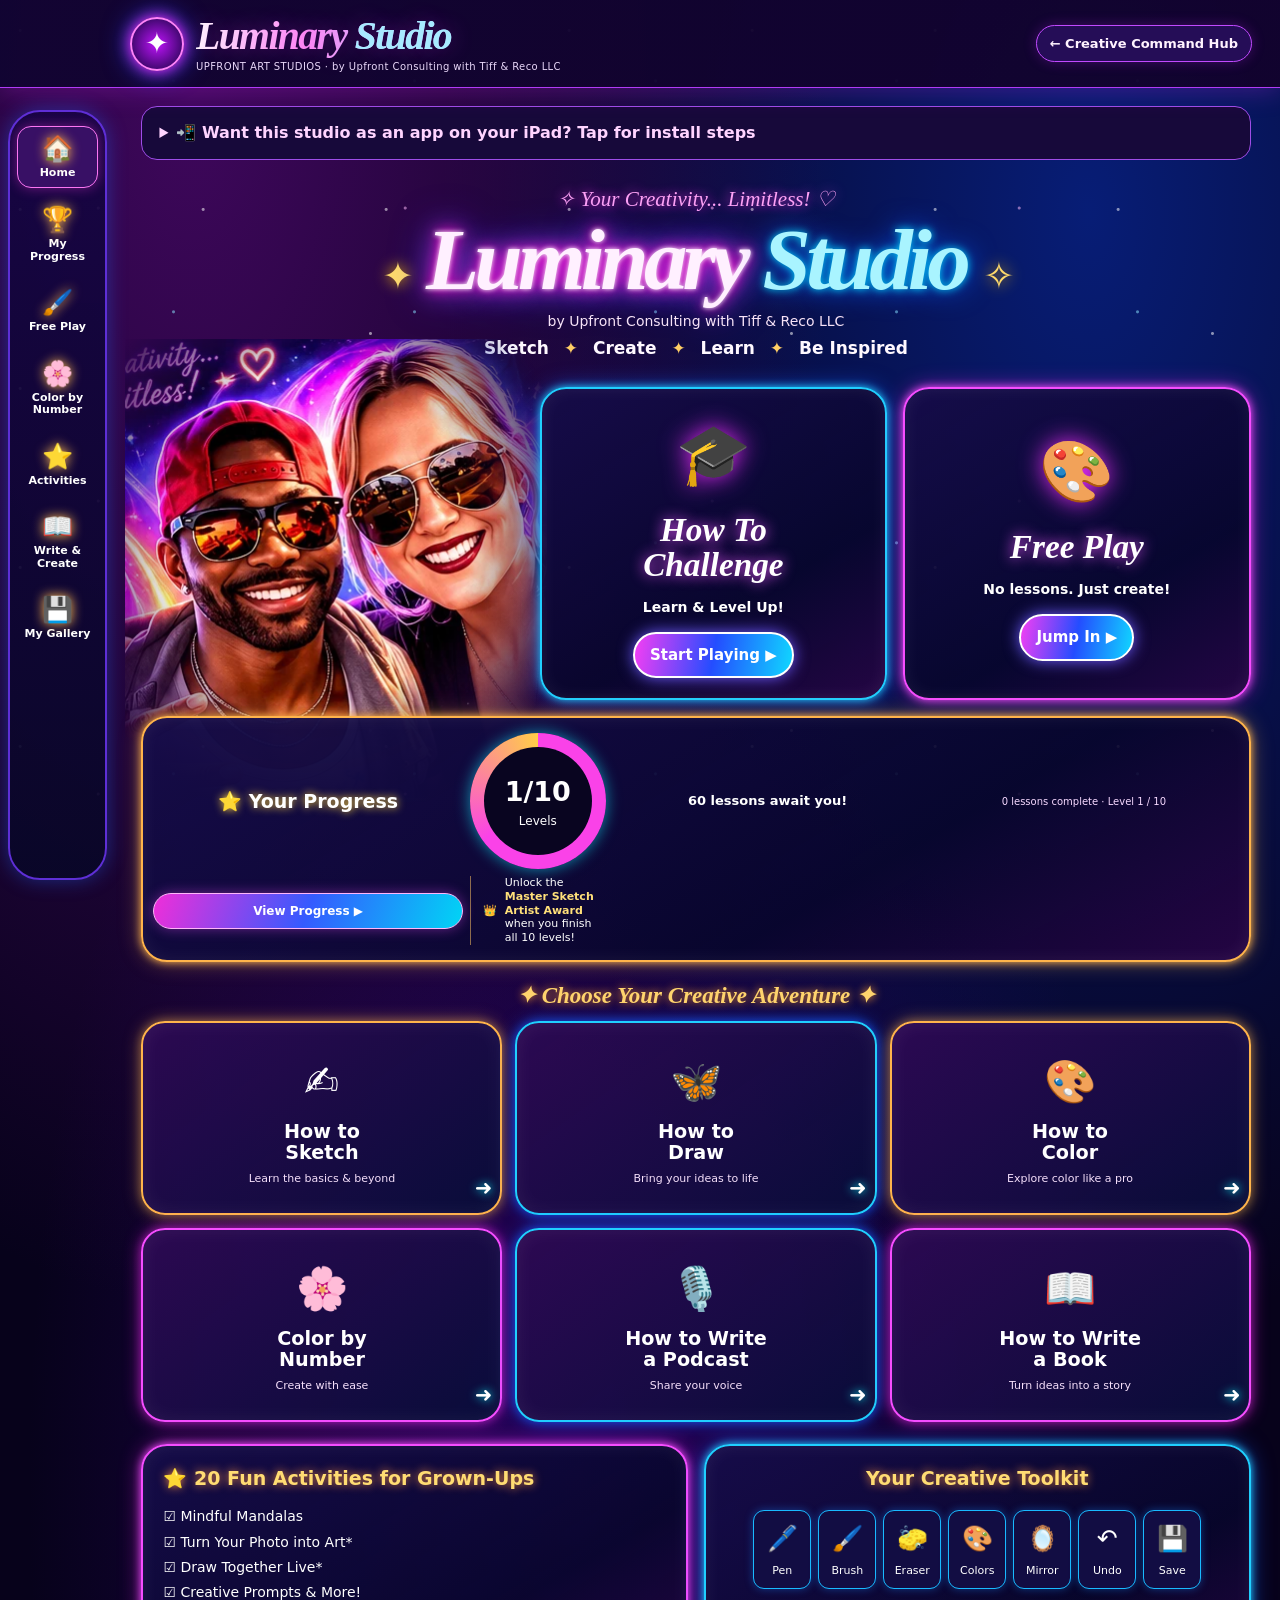
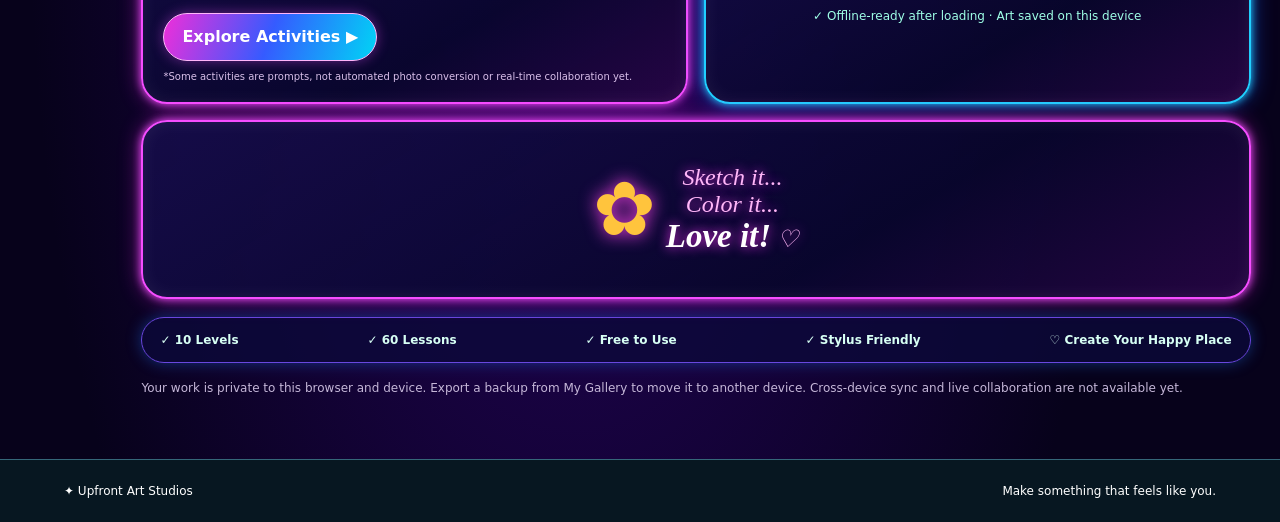
==== studio/index.html @ 3584728e "Blend Tiff and Reco into the studio landing background" ====
<!doctype html>
<html lang="en">
<head>
<meta charset="utf-8">
<meta name="viewport" content="width=device-width,initial-scale=1,viewport-fit=cover">
<meta name="theme-color" content="#09031d">
<meta name="description" content="Luminary Studio by Upfront Art Studios. Neon creative learning, stylus drawing, coloring and writing.">
<link rel="manifest" href="manifest.webmanifest">
<link rel="apple-touch-icon" href="icon-192.png">
<meta name="apple-mobile-web-app-capable" content="yes">
<meta name="apple-mobile-web-app-title" content="Upfront Art Studios">
<link rel="stylesheet" href="styles.css">
<title>Luminary Studio | Upfront Art Studios</title>
</head>
<body>
<header class="topbar">
  <div class="brandmark" aria-hidden="true">✦</div>
  <div><div class="brand">Luminary <span>Studio</span></div><div class="byline">UPFRONT ART STUDIOS · by Upfront Consulting with Tiff &amp; Reco LLC</div></div>
  <a class="hub-return" href="../">← Creative Command Hub</a><button id="installBtn" class="quiet" hidden>Install app</button>
</header>
<main>
  <details class="install-guide" id="installHelp">
    <summary>📲 Want this studio as an app on your iPad? Tap for install steps</summary>
    <ol><li>Open this Studio page in <strong>Safari</strong> on your iPad (not inside a ZIP, Files, or another app's preview).</li>
    <li>Tap Safari's <strong>Share</strong> icon, choose <strong>Add to Home Screen</strong>, and tap <strong>Add</strong>.</li>
    <li>Open <strong>Upfront Art Studios</strong> from your Home Screen. Use your finger or Apple Pencil in <strong>Free Play</strong>.</li></ol>
    <p>Installation is free. Your art and lessons are saved locally on the iPad. In <strong>My Gallery</strong>, choose <strong>Export studio backup</strong> before changing devices or clearing browser data. Pencil pressure varies by device and Safari version.</p>
  </details>
  <nav class="tabs" aria-label="Studio navigation">
    <button class="tab active" data-view="home"><span aria-hidden="true">🏠</span> Home</button>
    <button class="tab" data-view="learn"><span aria-hidden="true">🏆</span> My Progress</button>
    <button class="tab" data-view="studio"><span aria-hidden="true">🖌️</span> Free Play</button>
    <button class="tab" data-view="color"><span aria-hidden="true">🌸</span> Color by Number</button>
    <button class="tab" data-view="activities"><span aria-hidden="true">⭐</span> Activities</button>
    <button class="tab" data-view="write"><span aria-hidden="true">📖</span> Write &amp; Create</button>
    <button class="tab" data-view="gallery"><span aria-hidden="true">💾</span> My Gallery</button>
  </nav>

  <section id="home" class="view active">
    <div class="dream-heading">
      <div class="dream-slogan">✧ Your Creativity... Limitless! ♡</div>
      <div class="dream-title"><span class="dream-star">✦</span> Luminary <em>Studio</em> <span class="dream-star">✧</span></div>
      <p>by Upfront Consulting with Tiff &amp; Reco LLC</p>
      <div class="dream-tagline">Sketch <span>✦</span> Create <span>✦</span> Learn <span>✦</span> Be Inspired</div>
    </div>
    <div class="dream-stage">
      <img class="dream-portrait" src="luminary-portrait.webp" width="477" height="464" alt="Illustrated portrait of Tiff and Reco">
      <button class="dream-choice neon-frame blue-frame" data-view="learn"><span class="choice-emoji" aria-hidden="true">🎓</span><strong>How To<br>Challenge</strong><span>Learn &amp; Level Up!</span><span class="choice-cta">Start Playing ▶</span></button>
      <button class="dream-choice neon-frame pink-frame" data-view="studio"><span class="choice-emoji" aria-hidden="true">🎨</span><strong>Free Play</strong><span>No lessons. Just create!</span><span class="choice-cta">Jump In ▶</span></button>
      <div class="dream-progress neon-frame gold-frame"><div class="progress-heading">⭐ Your Progress</div><div class="progress-ring" id="ringProgress" style="--progress:0"><div><b id="homeProgressLabel">1/10</b><small>Levels</small></div></div><p><strong id="homeLessonsRemaining">60 lessons await you!</strong></p><div class="progress-micro"><span id="progressCount">0</span> lessons complete · Level <span id="levelCount">1 / 10</span></div><button class="primary" data-view="learn">View Progress ▶</button><div class="award-teaser">👑 <span>Unlock the <strong>Master Sketch Artist Award</strong><br>when you finish all 10 levels!</span></div></div>
    </div>
    <div class="dream-section-title">✦ Choose Your Creative Adventure ✦</div>
    <div class="widget-grid" aria-label="Six creative activities">
      <button class="widget neon-frame gold-frame" data-widget="sketch"><span>✍️</span><b>How to<br>Sketch</b><small>Learn the basics &amp; beyond</small><i>➜</i></button>
      <button class="widget neon-frame blue-frame" data-widget="draw"><span>🦋</span><b>How to<br>Draw</b><small>Bring your ideas to life</small><i>➜</i></button>
      <button class="widget neon-frame gold-frame" data-widget="paint"><span>🎨</span><b>How to<br>Color</b><small>Explore color like a pro</small><i>➜</i></button>
      <button class="widget neon-frame pink-frame" data-view="color"><span>🌸</span><b>Color by<br>Number</b><small>Create with ease</small><i>➜</i></button>
      <button class="widget neon-frame blue-frame" data-widget="podcast"><span>🎙️</span><b>How to Write<br>a Podcast</b><small>Share your voice</small><i>➜</i></button>
      <button class="widget neon-frame pink-frame" data-widget="book"><span>📖</span><b>How to Write<br>a Book</b><small>Turn ideas into a story</small><i>➜</i></button>
    </div>
    <div class="dream-lower">
      <div class="dream-activity neon-frame pink-frame"><h3>⭐ 20 Fun Activities for Grown-Ups</h3><p>☑ Mindful Mandalas<br>☑ Turn Your Photo into Art*<br>☑ Draw Together Live*<br>☑ Creative Prompts &amp; More!</p><button class="primary" data-view="activities">Explore Activities ▶</button><small>*Some activities are prompts, not automated photo conversion or real-time collaboration yet.</small></div>
      <div class="dream-toolkit neon-frame blue-frame"><h3>Your Creative Toolkit</h3><div class="tool-shortcuts"><button data-tool="pen"><span>🖊️</span>Pen</button><button data-tool="brush"><span>🖌️</span>Brush</button><button data-tool="eraser"><span>🧽</span>Eraser</button><button data-tool="colors"><span>🎨</span>Colors</button><button data-tool="mirror"><span>🪞</span>Mirror</button><button data-tool="undo"><span>↶</span>Undo</button><button data-tool="save"><span>💾</span>Save</button></div><p>✓ Offline-ready after loading · Art saved on this device</p></div>
      <div class="dream-inspiration neon-frame pink-frame"><div>✿</div><p>Sketch it...<br>Color it...<br><strong>Love it!</strong> ♡</p></div>
    </div>
    <div class="dream-bottom"><span>✓ 10 Levels</span><span>✓ 60 Lessons</span><span>✓ Free to Use</span><span>✓ Stylus Friendly</span><span>♡ Create Your Happy Place</span></div>
    <p class="note">Your work is private to this browser and device. Export a backup from My Gallery to move it to another device. Cross-device sync and live collaboration are not available yet.</p>
  </section>

  <section id="learn" class="view">
    <div class="eyebrow">HOW TO CHALLENGE</div><h2>60 original lessons. One masterpiece.</h2>
    <p class="muted">Choose a lesson with its own objective, exercise and completion check. Practice on the canvas and track your progress at your own pace.</p>
    <div id="levels" class="levels"></div><div class="award-status" id="awardStatus" aria-live="polite"></div>
    <div id="lessonPanel" class="lesson-panel">
      <div class="eyebrow">YOUR FIRST LESSON</div><h3>Confident Lines · Lesson 1</h3>
      <p>Draw five slow, steady lines. Try changing the length and direction. Notice how your hand feels when you relax your grip.</p>
      <button class="primary" id="completeLesson">Mark lesson complete</button>
    </div>
  </section>

  <section id="studio" class="view">
    <div class="section-head"><div><div class="eyebrow">FREE PLAY</div><h2>Your canvas, your rules</h2></div><span class="pill">No scores</span></div>
    <div class="toolbar">
      <label>Color <input id="ink" type="color" value="#28223d"></label>
      <label>Size <input id="size" type="range" min="1" max="28" value="5"></label>
      <label class="check"><input id="mirror" type="checkbox"> Mirror drawing</label>
      <label>Brush <select id="brushStyle"><option value="round">Classic</option><option value="glow">Neon glow</option><option value="marker">Marker</option></select></label>
      <button id="rainbow" class="secondary">Surprise color ✨</button>
      <button id="eraser" class="secondary">Eraser</button>
      <button id="undo" class="secondary">Undo</button>
      <button id="clear" class="secondary">Clear</button>
      <button id="save" class="primary">Save to Gallery</button><button id="exportArt" class="secondary">Export PNG</button>
    </div>
    <div class="creative-guides">
      <label for="guideSelect">Practice guide</label>
      <select id="guideSelect"><option value="none">Blank canvas</option><option value="lines">Confident lines</option><option value="shapes">Shapes &amp; forms</option><option value="flower">Botanical flower</option><option value="face">Face proportions</option><option value="perspective">One-point perspective</option></select>
      <label class="check"><input type="checkbox" id="showGuide" checked> Show guide</label>
      <button id="downloadWithGuide" class="secondary">Export with guide</button>
    </div>
    <p id="guideHint" class="note">Choose a guide to practice tracing or sketching beside the reference. Guides are not included in your saved artwork.</p>
    <p id="draftStatus" class="note" aria-live="polite">Your canvas draft saves automatically on this device.</p><div class="canvas-wrap"><canvas id="guideCanvas" aria-hidden="true"></canvas><canvas id="drawCanvas" aria-label="Drawing canvas"></canvas></div>
    <p class="note">Use a finger, mouse, or stylus. Pressure-sensitive thickness works on supported styluses and browsers; otherwise the selected brush size is used.</p>
    <div id="savedGallery" class="gallery"></div>
  </section>

  <section id="color" class="view">
    <div class="eyebrow">COLOR BY NUMBER</div><h2>A little color, a little calm.</h2>
    <p class="muted">Choose a number, then tap a matching region in the picture.</p>
    <div class="color-designs" role="group" aria-label="Choose coloring picture">
      <button type="button" class="secondary color-design selected" data-design="flower">✿ Bloom</button>
      <button type="button" class="secondary color-design" data-design="star">✦ Starburst</button>
      <button type="button" class="secondary color-design" data-design="gem">◇ Crystal</button>
    </div><div class="palette" id="palette"></div>
    <div class="color-art" id="colorArt" aria-label="Color by number picture">
      <button class="region r1" data-number="1" aria-label="Region 1"></button>
      <button class="region r2" data-number="2" aria-label="Region 2"></button>
      <button class="region r3" data-number="3" aria-label="Region 3"></button>
      <button class="region r4" data-number="4" aria-label="Region 4"></button>
      <button class="region r5" data-number="5" aria-label="Region 5"></button>
      <button class="region r6" data-number="6" aria-label="Region 6"></button>
      <div class="art-center">✿</div>
    </div>
    <p id="colorMessage" class="note" aria-live="polite">Select a color number to begin.</p>
    <button id="resetColor" class="secondary">Reset picture</button>
  </section>

  <section id="activities" class="view">
    <div class="eyebrow">CREATIVE PLAY FOR GROWN-UPS</div><h2>Pick a prompt. Follow the fun.</h2>
    <div id="activityGrid" class="activity-grid"></div>
    <div class="prompt-box"><div class="eyebrow">YOUR RANDOM PROMPT</div><p id="randomPrompt">Draw a place where you feel completely at ease.</p><button id="newPrompt" class="secondary">Give me another prompt</button></div>
  </section>

  <section id="write" class="view">
    <div class="eyebrow">STORY LAB</div><h2>Words have their own magic.</h2><p class="muted">Create a podcast episode or begin your next book. Drafts save automatically in this browser.</p>
    <div class="writing-layout"><div class="writing-sidebar"><label for="writingMode">Creative path</label><select id="writingMode"><option value="podcast">🎙 Podcast studio</option><option value="book">📖 Book studio</option></select><div id="writingGuide" class="writing-guide"></div><button id="insertTemplate" class="secondary">Insert starter outline</button><button id="downloadWriting" class="secondary">Export .txt</button></div><div class="writing-editor"><label for="writingTitle">Project title</label><input id="writingTitle" placeholder="Give your idea a name"><label for="writingText">Your creative draft</label><textarea id="writingText" rows="17" placeholder="Every great story starts somewhere..."></textarea><p id="writingStatus" class="note" aria-live="polite">Your writing stays on this device.</p></div></div>
  </section>
  <section id="gallery" class="view"><div class="eyebrow">MY ART GALLERY</div><h2>Your imagination, on display.</h2><p class="muted">Your saved sketches and drawings live here on this device. Select an image to export it.</p><div id="galleryGrid" class="gallery gallery-large"></div>
    <div class="studio-backup"><h3>Keep your creativity safe</h3><p class="muted">Back up your lessons, saved art, writing, and coloring. Your data is private to this browser until you export it.</p>
      <button id="exportStudioBackup" class="secondary" type="button">Export studio backup</button>
      <label class="secondary backup-label" for="importStudioBackup">Import studio backup</label><input id="importStudioBackup" type="file" accept="application/json,.json" hidden>
    </div><p id="galleryEmpty" class="note">No saved art yet. Create something in Free Play and choose “Save to Gallery.”</p></section>
  <div id="toast" class="toast" role="status" aria-live="polite"></div>
</main>
<footer><span>✦ Upfront Art Studios</span><span>Make something that feels like you.</span></footer>
<script src="app.js"></script>
</body>
</html>
---- studio/styles.css ----
:root{--ink:#201d35;--muted:#706d81;--paper:#fbf9f6;--lav:#e9e3f5;--plum:#66518d;--gold:#d6b879;--line:#e8e3ec}
*{box-sizing:border-box}body{margin:0;background:var(--paper);color:var(--ink);font:16px/1.5 ui-sans-serif,system-ui,-apple-system,Segoe UI,sans-serif}
.topbar{display:flex;align-items:center;gap:12px;padding:16px clamp(18px,5vw,64px);border-bottom:1px solid var(--line);background:#fff}
.brandmark{display:grid;place-items:center;width:42px;height:42px;border-radius:14px;background:var(--ink);color:#fff;font-size:24px}.brand{font-weight:800;letter-spacing:.02em}.byline{font-size:11px;color:var(--muted)}.quiet{margin-left:auto;border:0;background:transparent;color:var(--plum);font-weight:700}
main{max-width:1120px;margin:auto;padding:0 clamp(16px,4vw,44px)}.hero{padding:58px 0 44px;max-width:720px}.eyebrow{font-size:10px;font-weight:800;letter-spacing:.18em;color:var(--plum)}h1{font-size:clamp(42px,7vw,76px);line-height:1.02;letter-spacing:-.055em;margin:14px 0}h1 em{font-family:Georgia,serif;font-weight:400;color:var(--plum)}h2{font-size:clamp(27px,4vw,38px);line-height:1.1;letter-spacing:-.035em;margin:8px 0 12px}h3{margin:28px 0 14px}.hero p,.muted{color:var(--muted);max-width:620px}.hero-actions{display:flex;gap:10px;flex-wrap:wrap;margin-top:24px}
button{font:inherit;cursor:pointer}.primary,.secondary{border-radius:999px;padding:11px 18px;font-weight:700;border:1px solid var(--ink)}.primary{background:var(--ink);color:white}.secondary{background:transparent;color:var(--ink)}.tabs{display:flex;gap:6px;overflow:auto;border-bottom:1px solid var(--line);padding:10px 0;position:sticky;top:0;background:var(--paper);z-index:3}.tab{white-space:nowrap;border:0;background:transparent;padding:9px 13px;border-radius:999px;color:var(--muted)}.tab.active{background:var(--lav);color:var(--ink);font-weight:800}.view{display:none;padding:34px 0 54px}.view.active{display:block}.section-head{display:flex;justify-content:space-between;gap:12px;align-items:center}.pill{font-size:11px;background:#f0edf5;border-radius:999px;padding:6px 10px;color:var(--plum);white-space:nowrap}
.stats{display:grid;grid-template-columns:repeat(3,1fr);gap:12px;margin:22px 0 30px}.stat{background:#fff;border:1px solid var(--line);border-radius:18px;padding:18px}.stat strong{display:block;font-size:30px}.stat span,.feature small{color:var(--muted);font-size:12px}.feature-grid{display:grid;grid-template-columns:repeat(4,1fr);gap:12px}.feature{display:flex;flex-direction:column;align-items:flex-start;text-align:left;gap:8px;padding:18px;background:white;border:1px solid var(--line);border-radius:18px;color:var(--ink);min-height:150px}.feature-icon{font-size:28px;color:var(--plum)}.note{font-size:12px;color:var(--muted);margin-top:16px}.levels{display:grid;grid-template-columns:repeat(2,1fr);gap:10px;margin:22px 0}.level{display:flex;align-items:center;gap:12px;text-align:left;padding:14px;background:#fff;border:1px solid var(--line);border-radius:14px}.level.selected{border-color:var(--plum);background:#f4f0fa}.level .num{width:34px;height:34px;display:grid;place-items:center;border-radius:50%;background:var(--lav);font-weight:800}.level small{display:block;color:var(--muted)}.lesson-panel{padding:22px;border-radius:20px;background:#f0edf5;max-width:680px}.toolbar{display:flex;align-items:center;gap:12px;flex-wrap:wrap;margin:20px 0}.toolbar label{font-size:12px;color:var(--muted);display:flex;align-items:center;gap:7px}.toolbar input[type=range]{width:90px}.check{color:var(--ink)!important}.canvas-wrap{height:min(58vh,540px);min-height:300px;background:#fff;border:1px solid var(--line);border-radius:18px;overflow:hidden;touch-action:none}.canvas-wrap canvas{width:100%;height:100%;display:block;touch-action:none}.gallery{display:flex;gap:10px;flex-wrap:wrap;margin-top:14px}.gallery img{width:110px;height:85px;object-fit:contain;background:#fff;border:1px solid var(--line);border-radius:10px}.palette{display:flex;gap:8px;margin:18px 0}.swatch{width:42px;height:42px;border-radius:50%;border:3px solid white;box-shadow:0 0 0 1px var(--line);font-size:12px;font-weight:800}.swatch.active{outline:3px solid var(--plum)}.color-art{position:relative;width:min(100%,520px);aspect-ratio:1;margin:20px auto;background:#fff;border:1px solid var(--line);border-radius:24px;overflow:hidden}.region{position:absolute;border:3px solid #fff;cursor:pointer}.r1{left:8%;top:8%;width:34%;height:35%;border-radius:70% 35% 50% 30%}.r2{right:8%;top:8%;width:34%;height:35%;border-radius:35% 70% 30% 50%}.r3{left:8%;bottom:8%;width:34%;height:35%;border-radius:35% 50% 30% 70%}.r4{right:8%;bottom:8%;width:34%;height:35%;border-radius:50% 30% 70% 35%}.r5{left:34%;top:27%;width:32%;height:25%;border-radius:50%}.r6{left:34%;bottom:27%;width:32%;height:25%;border-radius:50%}.art-center{position:absolute;inset:0;display:grid;place-items:center;font-size:76px;color:#b7a8d0;pointer-events:none}.activity-grid{display:grid;grid-template-columns:repeat(3,1fr);gap:10px}.activity{padding:16px;background:#fff;border:1px solid var(--line);border-radius:16px}.activity b{display:block}.activity small{color:var(--muted)}.prompt-box{margin-top:22px;padding:22px;background:#f0edf5;border-radius:18px;max-width:680px}.prompt-box p{font:22px Georgia,serif}footer{display:flex;justify-content:space-between;gap:10px;padding:22px clamp(18px,5vw,64px);background:#201d35;color:#fff;font-size:12px}
@media(max-width:720px){.feature-grid{grid-template-columns:repeat(2,1fr)}.levels{grid-template-columns:1fr}.activity-grid{grid-template-columns:repeat(2,1fr)}.stats{gap:7px}.stat{padding:12px}.stat strong{font-size:24px}.section-head{align-items:flex-start;flex-direction:column}.toolbar{gap:9px}}
@media(max-width:420px){.activity-grid{grid-template-columns:1fr}.hero{padding-top:38px}.tabs{margin:0 -16px;padding-left:12px}}

/* Luminary Studio creative universe theme */
:root{--ink:#f8f4ff;--muted:#bdb2d8;--paper:#08091c;--lav:#262047;--plum:#f087ff;--gold:#ffc568;--line:#45336b}
body{background:radial-gradient(ellipse at 80% 0%,#2d1455 0%,transparent 38%),radial-gradient(ellipse at 0% 35%,#101b54 0%,transparent 40%),var(--paper);color:var(--ink)}
.topbar{background:#0b0b22eb;border-color:#433168;position:relative}.brandmark{background:linear-gradient(135deg,#fa4ae9,#397dff);box-shadow:0 0 24px #dc42f877}.brand{font-family:Georgia,serif;font-size:22px;font-style:italic;background:linear-gradient(90deg,#ff92ed,#86d6ff);background-clip:text;color:transparent}.byline{color:#bfb0d8}.quiet{color:#f0a7fa}
main{max-width:1320px}.hero{max-width:none;min-height:450px;display:grid;grid-template-columns:1.1fr .9fr;gap:30px;align-items:center;padding:45px 0}.hero-copy{position:relative;z-index:1}.hero h1{font-size:clamp(43px,6vw,78px);text-shadow:0 0 30px #d45bff65}.hero h1 em{color:#ffb0f1}.hero p{color:#e1d5f3}.hero-portrait{position:relative;max-width:480px;justify-self:end;isolation:isolate}.hero-portrait:before{content:"";position:absolute;inset:-10px;border-radius:34px;background:linear-gradient(130deg,#ff40d9,#36bfff,#ffb947);filter:blur(17px);z-index:-1}.hero-portrait img{display:block;width:100%;max-height:390px;object-fit:cover;object-position:center 32%;border:2px solid #e886f9;border-radius:26px}.portrait-caption{position:absolute;bottom:13px;right:12px;padding:9px 16px;border-radius:30px;background:#130e36e8;color:#ffb9f3;font:italic 18px Georgia,serif}.hero-chips{display:flex;gap:9px;flex-wrap:wrap;margin-top:26px}.hero-chips span{font-size:11px;color:#e4cafa;background:#2a1c51c9;border:1px solid #64468a;border-radius:30px;padding:7px 10px}
.eyebrow{color:#eaa0ff}.primary{background:linear-gradient(100deg,#d53cdd,#4668fa);border-color:#f188ff;color:white;box-shadow:0 0 15px #ac45ed55}.secondary{background:#1a1739;color:#f3e9ff;border-color:#8667b7}.tabs{background:#0b0c26f5;border-color:#503474;border-radius:16px;padding:10px;top:0}.tab{color:#c4b5df}.tab.active{background:linear-gradient(110deg,#572783,#273a8c);color:white}.stat,.feature,.level,.activity,.widget,.writing-sidebar,.writing-editor{background:linear-gradient(145deg,#1b163b,#101b39);border:1px solid #62418d;box-shadow:inset 0 1px #ffffff12,0 7px 22px #0004}.stat strong{color:#ffbdf7}.stat span,.feature small,.level small,.activity small,.widget small{color:#c6b8df}.pill{background:#32204e;color:#f4bcff}.feature,.widget{transition:transform .15s,border-color .15s,box-shadow .15s}.feature:hover,.widget:hover,.feature:focus-visible,.widget:focus-visible{transform:translateY(-3px);border-color:#ed8df7;box-shadow:0 0 25px #c347fa55}.feature-icon{color:#ff9de9}.widget-grid{display:grid;grid-template-columns:repeat(3,1fr);gap:14px;margin:20px 0 28px}.widget{display:flex;flex-direction:column;align-items:flex-start;text-align:left;gap:8px;min-height:145px;padding:20px;border-radius:19px;color:#fff}.widget span{font-size:34px}.widget b{font-size:17px}.widget small{font-size:12px}.note,.muted{color:#c5b7d8}.level.selected,.lesson-panel,.prompt-box{background:#302051;border-color:#e47af5}.level .num{background:#44256e;color:#fff}.canvas-wrap,.color-art{border:2px solid #b64ff5;box-shadow:0 0 30px #8b43e34d}.toolbar label{color:#ddd1ee}.toolbar select{background:#1d1b3f;color:white;border:1px solid #7856a3;border-radius:8px;padding:7px}.swatch.active{outline-color:#ff92f6}.activity{color:#fff}.gallery-large img{width:200px;height:150px;cursor:pointer}.writing-layout{display:grid;grid-template-columns:290px 1fr;gap:18px;margin-top:24px}.writing-sidebar,.writing-editor{padding:20px;border-radius:20px}.writing-layout label{display:block;margin:10px 0 7px;font-weight:700;font-size:13px}.writing-layout select,.writing-layout input,.writing-layout textarea{width:100%;padding:12px;border-radius:12px;background:#0c112a;color:#fff;border:1px solid #7658a2;font:inherit}.writing-layout textarea{resize:vertical;line-height:1.7}.writing-sidebar button{display:block;width:100%;margin:12px 0}.writing-guide{margin:20px 0;font-size:13px;color:#ddd1ee}.writing-guide p{margin:8px 0}.toast{position:fixed;bottom:18px;left:50%;transform:translateX(-50%);background:#34204d;color:white;border:1px solid #ed92ff;border-radius:14px;padding:12px 20px;z-index:8;box-shadow:0 0 30px #bd4be766;display:none}footer{background:#0a0920;border-top:1px solid #55307a}
@media(max-width:760px){.hero{grid-template-columns:1fr;gap:22px}.hero-portrait{justify-self:center;width:min(100%,470px)}.hero-portrait img{max-height:300px}.widget-grid{grid-template-columns:repeat(2,1fr)}.writing-layout{grid-template-columns:1fr}.hero{padding-top:30px}}
@media(max-width:420px){.widget-grid{grid-template-columns:1fr 1fr;gap:9px}.widget{padding:13px;min-height:135px}.widget b{font-size:14px}.widget span{font-size:26px}.hero-chips{gap:6px}.hero-portrait img{max-height:250px}}
@media(prefers-reduced-motion:reduce){*,*:before,*:after{scroll-behavior:auto!important;transition:none!important}}

.lesson-picker{display:flex;flex-wrap:wrap;gap:7px;margin:18px 0}.lesson-picker button{font-size:12px;padding:8px 12px}.lesson-picker .chosen{border-color:#ff9df7;box-shadow:0 0 12px #e353ec88}

/* Guided drawing overlay: guide stays separate from the saved artwork */
.creative-guides{display:flex;gap:12px;align-items:center;flex-wrap:wrap;margin-top:14px}
.creative-guides label{font-size:13px;color:#eadbfa}
.creative-guides select{padding:10px;border:1px solid #8667b7;border-radius:12px;background:#171431;color:#fff;max-width:100%}
.canvas-wrap{position:relative}
.canvas-wrap canvas{position:absolute;inset:0}
#guideCanvas{pointer-events:none;opacity:.55}
.award-status{padding:15px 18px;background:#241b45;border:1px solid #7152a0;border-radius:16px;margin-bottom:18px}
.award-status button{margin-top:10px}
button:focus-visible,select:focus-visible{outline:3px solid #70d9ff;outline-offset:3px}

/* Upfront Art Studios · signature teal / violet / silver */
:root{--ink:#f3faff;--muted:#b8c9d9;--paper:#06121d;--lav:#182b42;--plum:#6be8de;--gold:#cbd8e6;--line:#35526b}
body{background:radial-gradient(ellipse at 75% 0%,#35215d 0%,transparent 40%),radial-gradient(ellipse at 0% 45%,#064450 0%,transparent 43%),var(--paper)}
.topbar{background:#081b2be9;border-color:#335d6a}.brandmark{background:linear-gradient(135deg,#12d4c4,#8667ed);box-shadow:0 0 24px #14c9cc77}.brand{background:linear-gradient(90deg,#65f4df,#cbd8e6,#aa9cff);background-clip:text}.quiet{color:#6ee6d9}
.hero h1{text-shadow:0 0 26px #33d6d344}.hero h1 em{color:#72f0df}.hero-portrait:before{background:linear-gradient(130deg,#16dfd0,#9c7aff,#c7d5e4)}.hero-portrait img{border-color:#5ed9d1}.portrait-caption{color:#9cf6e9;background:#082531ed}.hero-chips span{color:#d7f3f5;background:#0f3445dd;border-color:#2c7780}
.eyebrow{color:#73eadd}.primary{background:linear-gradient(105deg,#0a8f91,#7154d5);border-color:#5ee7db;box-shadow:0 0 15px #19c5c855}.secondary{background:#13263a;color:#e4f7ff;border-color:#54748d}.tabs{background:#071a29f5;border-color:#315c6c}.tab.active{background:linear-gradient(110deg,#125c66,#453e86)}
.stat,.feature,.level,.activity,.widget,.writing-sidebar,.writing-editor{background:linear-gradient(145deg,#102c39,#14203c);border-color:#355d72}.stat strong{color:#77f1e4}.pill{background:#19394a;color:#a8f6ed}.feature:hover,.widget:hover,.feature:focus-visible,.widget:focus-visible{border-color:#6ff4df;box-shadow:0 0 22px #16d4c84a}.feature-icon{color:#6be8de}.level.selected,.lesson-panel,.prompt-box{background:#193a4c;border-color:#55c9d1}.level .num{background:#1e6472}.canvas-wrap,.color-art{border-color:#4bcbc7;box-shadow:0 0 26px #17bfc544}.swatch.active{outline-color:#5af3d8}.toast{background:#123447;border-color:#5ce5d9;box-shadow:0 0 30px #23b9c955}footer{background:#071721;border-top-color:#356779}
.hub-return{margin-left:auto;color:#91f7e9;text-decoration:none;border:1px solid #2c7682;border-radius:99px;padding:8px 13px;font-size:12px;font-weight:750}.hub-return:hover{text-decoration:underline}.topbar .quiet{margin-left:0}
@media(max-width:550px){.topbar{flex-wrap:wrap}.hub-return{margin-left:0;order:3}.byline{max-width:200px}.lesson-panel{padding:16px}.lesson-picker button{font-size:11px}}

/* Version 6: original coloring variations, high-contrast controls, and backup tools. */
.color-designs{display:flex;gap:9px;flex-wrap:wrap;margin-top:15px}
.color-design.selected{border-color:#66f4e5;box-shadow:0 0 0 2px #66f4e555;background:#155766}
.color-art[data-design="star"]{background:radial-gradient(circle at center,#eafcff,#fff 65%)}
.color-art[data-design="star"] .region{border-radius:10%;clip-path:polygon(50% 0,65% 35%,100% 50%,65% 65%,50% 100%,35% 65%,0 50%,35% 35%)}
.color-art[data-design="star"] .r1{left:6%;top:8%;width:35%;height:38%}
.color-art[data-design="star"] .r2{right:6%;top:8%;width:35%;height:38%}
.color-art[data-design="star"] .r3{left:6%;bottom:8%;width:35%;height:38%}
.color-art[data-design="star"] .r4{right:6%;bottom:8%;width:35%;height:38%}
.color-art[data-design="star"] .r5{left:33%;top:15%;width:34%;height:32%}
.color-art[data-design="star"] .r6{left:33%;bottom:15%;width:34%;height:32%}
.color-art[data-design="gem"]{background:linear-gradient(145deg,#f2f9ff,#fff)}
.color-art[data-design="gem"] .region{border-radius:0;clip-path:polygon(50% 0,100% 32%,78% 100%,22% 100%,0 32%)}
.color-art[data-design="gem"] .r1{left:7%;top:9%;width:34%;height:38%}
.color-art[data-design="gem"] .r2{right:7%;top:9%;width:34%;height:38%}
.color-art[data-design="gem"] .r3{left:7%;bottom:9%;width:34%;height:38%}
.color-art[data-design="gem"] .r4{right:7%;bottom:9%;width:34%;height:38%}
.color-art[data-design="gem"] .r5{left:34%;top:17%;width:32%;height:32%}
.color-art[data-design="gem"] .r6{left:34%;bottom:17%;width:32%;height:32%}
.color-art[data-design="star"] .art-center,.color-art[data-design="gem"] .art-center{font-size:60px;opacity:.38}
.studio-backup{padding:18px;margin:26px 0;border:1px solid #427687;border-radius:16px;background:#102e3b}
.studio-backup h3{margin:0 0 5px}.backup-label{display:inline-flex;align-items:center;cursor:pointer;min-height:44px;margin-left:8px}
@media(max-width:500px){.backup-label{margin:8px 0 0}.color-designs{gap:6px}.color-design{font-size:12px}}

/* v7: visible iPad installation guide for Safari, where beforeinstallprompt is unavailable. */
.install-guide{margin:18px 0 0;padding:13px 17px;border:1px solid #368a90;border-radius:16px;background:#102d3f;color:#f1fbff}
.install-guide summary{cursor:pointer;font-weight:800;color:#8ff4e6;line-height:1.6}
.install-guide ol{margin:13px 0;padding-left:23px}.install-guide li{margin:9px 0}.install-guide p{font-size:13px;color:#d0e7ed}
.install-guide:focus-within{border-color:#7de9dd}

/* v8: APPROVED LUMINARY VISUAL DIRECTION. Live HTML controls, not a flattened mockup. */
:root{--ink:#fff9ff;--muted:#d9c6f4;--paper:#08031c;--lav:#24104d;--plum:#ff4fef;--gold:#ffd45b;--line:#8b43d9;--electric:#15dcff}
body{color:var(--ink);background:radial-gradient(ellipse at 15% 5%,#3e075b 0%,transparent 42%),radial-gradient(ellipse at 85% 10%,#071d76 0%,transparent 42%),radial-gradient(ellipse at 45% 70%,#25035d 0%,transparent 55%),#07021b;min-height:100vh;overflow-x:hidden}
body:before{content:"";position:fixed;inset:0;pointer-events:none;z-index:-1;opacity:.53;background-image:radial-gradient(circle at 11% 17%,#fff 1px,transparent 2px),radial-gradient(circle at 72% 35%,#8de7ff 1px,transparent 2px),radial-gradient(circle at 32% 71%,#ffb9f9 1px,transparent 2px),radial-gradient(circle at 88% 84%,#fff 1px,transparent 2px);background-size:183px 179px,241px 231px,307px 293px,421px 397px}
.topbar{padding:12px 28px 12px 130px;background:linear-gradient(90deg,#110431f5,#12032df5);border-bottom:1px solid #b13bf6;box-shadow:0 2px 25px #d528fc44;min-height:88px;position:relative;z-index:5}
.brandmark{width:54px;height:54px;border:2px solid #ff82fa;border-radius:50%;font-size:29px;background:radial-gradient(circle,#bd13f8,#13033e);box-shadow:0 0 15px #ff27ff,0 0 28px #2948ff}
.brand{font:italic 700 clamp(25px,3.1vw,45px) Georgia,serif;background:linear-gradient(95deg,#fff,#ff8ff5 30%,#9fdfff 75%,#fff);background-clip:text;-webkit-background-clip:text;color:transparent;text-shadow:0 0 23px #e23cf255;letter-spacing:-.04em}
.brand span{color:#a7eaff}.byline{color:#e9d7f9;letter-spacing:.04em;font-size:10px}
.hub-return{color:#fff3ff;border-color:#c14aff;background:#250d57;box-shadow:0 0 13px #bc29f344;font-size:13px}.hub-return:hover{background:#522081}
main{max-width:1700px;margin-left:112px;padding:0 clamp(16px,2.3vw,42px)}
.tabs{position:fixed;top:110px;left:8px;bottom:16px;z-index:4;display:flex;flex-direction:column;gap:10px;overflow-y:auto;overflow-x:hidden;width:99px;max-height:calc(100vh - 130px);padding:14px 7px;background:linear-gradient(180deg,#160543eb,#090728ed);border:2px solid #5e2fd6;border-radius:32px;box-shadow:0 0 20px #2366ff66}
.tab{display:flex;flex-direction:column;align-items:center;justify-content:center;gap:3px;padding:8px 3px;border-radius:14px;white-space:normal;line-height:1.15;font-size:11px;color:#fff;font-weight:750;min-height:59px}
.tab span{font-size:25px;filter:drop-shadow(0 0 6px #ffb94f)}.tab.active{background:#381065;border:1px solid #fb76f3;box-shadow:0 0 13px #f831df66;color:#fff}
.view{padding:20px 0 50px}.dream-heading{text-align:center;position:relative;padding:7px 10px 17px}.dream-slogan{font:italic 21px Georgia,serif;color:#ffa3f6;text-shadow:0 0 12px #ff44ef}
.dream-title{font:italic 700 clamp(48px,6.8vw,108px)/1.1 Georgia,serif;letter-spacing:-.055em;color:#fff0ff;text-shadow:0 0 5px #fff,0 0 14px #ff00c8,0 0 28px #f13df8,0 0 44px #203eff}
.dream-title em{color:#a9f4ff;text-shadow:0 0 9px #00d9ff,0 0 28px #035bff}.dream-star{font:normal 38px system-ui;color:#ffdb6c;text-shadow:0 0 15px #ffc600}
.dream-heading p{margin:4px 0;font-size:14px;color:#f7e3f8}.dream-tagline{font-weight:800;font-size:17px}.dream-tagline span{color:#ffce65;padding:0 9px}
.neon-frame{position:relative;border:2px solid var(--edge,#f65efa);border-radius:26px;background:linear-gradient(150deg,#160c49f5,#08062ce8 65%,#270544ed);box-shadow:inset 0 0 18px #ffffff12,0 0 9px var(--edge),0 0 22px var(--edge-glow,#e73ff077);color:#fff}
.pink-frame{--edge:#f54dff;--edge-glow:#f326ee77}.blue-frame{--edge:#20cfff;--edge-glow:#165cff99}.gold-frame{--edge:#ffb44b;--edge-glow:#ffb44b66}
.dream-stage{display:grid;grid-template-columns:minmax(210px,1.22fr) minmax(165px,.82fr) minmax(165px,.82fr) minmax(190px,.98fr);gap:16px;align-items:stretch;margin:8px 0 20px;min-height:330px}
.dream-stage { position: relative; isolation: isolate; }
.dream-stage > .dream-choice:first-of-type { grid-column: 2; }
.dream-portrait {
  position: absolute;
  z-index: -1;
  top: -3rem;
  left: -1rem;
  width: 34%;
  height: calc(100% + 4rem);
  object-fit: cover;
  object-position: center top;
  pointer-events: none;
  -webkit-mask-image: radial-gradient(ellipse 66% 65% at 46% 43%, #000 55%, transparent 96%);
  mask-image: radial-gradient(ellipse 66% 65% at 46% 43%, #000 55%, transparent 96%);
}
.dream-choice{display:flex;align-items:center;justify-content:center;flex-direction:column;gap:14px;text-align:center;padding:20px 10px;min-width:0;transition:transform .15s,box-shadow .15s}
.dream-choice:hover,.dream-choice:focus-visible{transform:translateY(-4px);box-shadow:0 0 30px var(--edge)}.choice-emoji{font-size:60px;filter:drop-shadow(0 0 12px #e32cf4)}
.dream-choice strong{font:italic 700 clamp(27px,2.6vw,43px)/1.05 Georgia,serif;text-shadow:0 0 14px #ef57ff}.dream-choice>span:not(.choice-emoji):not(.choice-cta){font-size:14px;font-weight:700}
.choice-cta{padding:10px 15px;border-radius:99px;border:2px solid #fff;background:linear-gradient(100deg,#f63ef3,#244dff,#10d8ff);box-shadow:0 0 16px #6f5bff;font-size:15px;font-weight:900}
.dream-progress{display:flex;flex-direction:column;align-items:center;text-align:center;padding:15px 10px;gap:7px}.progress-heading{font-size:19px;font-weight:850;text-shadow:0 0 8px #ffd43d}.progress-ring{width:136px;aspect-ratio:1;border-radius:50%;padding:14px;background:conic-gradient(#08e2fa calc(var(--progress)*1%),#fa42e8 calc(var(--progress)*1%) 65%,#ffce48 100%);box-shadow:0 0 15px #16e7fc99;display:grid;place-items:center}
.progress-ring>div{width:100%;height:100%;background:#090520;border-radius:50%;display:flex;align-items:center;justify-content:center;flex-direction:column}.progress-ring b{font-size:27px}.progress-ring small{font-size:12px}.dream-progress p{margin:2px 0;font-size:13px}.dream-progress .primary{padding:8px 12px;font-size:12px}
.award-teaser{display:flex;align-items:center;gap:8px;font-size:11px;line-height:1.25;padding-top:9px;border-top:1px solid #ffc56488}.award-teaser>span{text-align:left}.award-teaser strong{color:#ffe07a}
.dream-section-title{text-align:center;font:italic 700 23px Georgia,serif;color:#ffd46d;text-shadow:0 0 10px #ff9b2e;margin:20px 0 12px}
.widget-grid{grid-template-columns:repeat(6,minmax(0,1fr));gap:13px;margin:0 0 22px}.widget{min-height:194px;align-items:center;justify-content:center;text-align:center;padding:16px 9px;gap:8px;border:2px solid var(--edge);border-radius:24px;background:linear-gradient(145deg,#2d0953f7,#080d39f2);box-shadow:inset 0 0 20px #ffffff11,0 0 10px var(--edge-glow),0 0 18px var(--edge-glow)}
.widget span{font-size:42px}.widget b{font-size:clamp(14px,1.5vw,20px);line-height:1.13;color:#fff}.widget small{font-size:11px;line-height:1.3;color:#f5dffb}.widget i{position:absolute;right:8px;bottom:8px;font-size:21px;font-style:normal;color:#fff;filter:drop-shadow(0 0 5px #08f7ff)}
.widget:hover,.widget:focus-visible{border-color:#fff;transform:translateY(-4px);box-shadow:0 0 28px var(--edge)}
.dream-lower{display:grid;grid-template-columns:1.05fr 1.3fr .78fr;gap:16px}.dream-lower>div{min-height:205px;padding:18px 20px}.dream-lower h3{margin:0 0 12px;color:#ffdc73;font-size:19px;text-shadow:0 0 10px #ef8a3f}
.dream-activity p{font-size:14px;line-height:1.8;margin:8px 0}.dream-activity small{display:block;color:#d9bfea;font-size:10px;margin-top:8px}.dream-toolkit{text-align:center}.tool-shortcuts{display:flex;gap:7px;justify-content:center;flex-wrap:wrap;margin:18px 0}
.tool-shortcuts button{display:flex;flex-direction:column;align-items:center;gap:5px;background:#120d43;border:1px solid #19baff;border-radius:11px;color:#fff;padding:9px 8px;min-width:58px;font-size:11px;box-shadow:0 0 8px #1684ff66}.tool-shortcuts button span{font-size:25px}.tool-shortcuts button:hover,.tool-shortcuts button:focus-visible{background:#5b238b}.dream-toolkit p{font-size:12px;color:#9fffe7}
.dream-inspiration{text-align:center;display:flex;align-items:center;justify-content:center;gap:10px}.dream-inspiration div{font-size:75px;color:#ffc43d;text-shadow:0 0 18px #ff44eb}.dream-inspiration p{font:italic 24px Georgia,serif;color:#ffb6f8;text-shadow:0 0 12px #f431ef}.dream-inspiration strong{font-size:33px;color:#fff}
.dream-bottom{display:flex;flex-wrap:wrap;justify-content:space-between;gap:8px;margin:18px 0 10px;border:1px solid #6947de;border-radius:99px;background:#0c093ac7;padding:13px 18px;color:#d7fff4;font-weight:700;font-size:12px;box-shadow:0 0 15px #1e78fa66}
.primary{background:linear-gradient(110deg,#f02ed9,#355bff,#00d5f5);border:1px solid #ffb6fa;color:#fff;box-shadow:0 0 13px #ec4afc66}.secondary{background:#210d51;border:1px solid #b56bff;color:#fff}.pill{background:#37165b;color:#ffe0fa}
.stat,.feature,.level,.activity,.writing-sidebar,.writing-editor{background:linear-gradient(135deg,#210a4e,#0b0b36);border-color:#934de4;box-shadow:inset 0 0 18px #7a28cc24}.level.selected,.lesson-panel,.prompt-box{background:#351360;border-color:#f366f5}.level .num{background:#6726ad}.stat strong{color:#ffb8f9}.canvas-wrap,.color-art{border-color:#ee54ff;box-shadow:0 0 24px #c630f566}.toast{background:#301052;border-color:#fc74ee}.award-status{background:#270c4d;border-color:#ef63f8}
.install-guide{border-color:#9e4de7;background:#17093a}.install-guide summary{color:#ffd4ff}.hub-return{white-space:nowrap}
@media(max-width:1380px){.dream-stage{grid-template-columns:1.1fr 1fr 1fr;min-height:285px}.dream-progress{grid-column:1/-1;display:grid;grid-template-columns:1fr 136px 1fr 1fr;min-height:160px;align-items:center}.award-teaser{border:0;border-left:1px solid #ffc56488;padding:0 0 0 12px}.widget-grid{grid-template-columns:repeat(3,minmax(0,1fr))}.dream-lower{grid-template-columns:1fr 1fr}.dream-inspiration{grid-column:1/-1;min-height:110px!important}.dream-portrait{height:calc(100% - 7rem);width:38%}}
@media(max-width:900px){.topbar{padding-left:20px}.tabs{position:sticky;top:0;left:auto;bottom:auto;max-height:none;width:auto;display:flex;flex-direction:row;overflow-x:auto;overflow-y:hidden;border-radius:0;margin:0 -16px;padding:7px 12px;gap:7px;box-shadow:0 2px 10px #d723ff44}.tab{flex:0 0 auto;min-height:56px;min-width:76px;font-size:10px}.tab span{font-size:19px}main{margin-left:auto}.dream-stage{grid-template-columns:1.1fr 1fr 1fr}.dream-progress{grid-column:2;display:flex;min-height:180px}.dream-choice{min-height:190px}.dream-progress{grid-column:1/-1;display:grid;grid-template-columns:1fr 136px 1fr;gap:10px}.award-teaser{grid-column:1/-1;border:0;border-top:1px solid #ffc56488;padding-top:8px}.dream-lower{grid-template-columns:1fr}.dream-inspiration{grid-column:auto}.dream-title{font-size:clamp(45px,8vw,80px)}}
@media(max-width:580px){.topbar{padding:10px 12px;gap:8px;flex-wrap:wrap}.brandmark{width:40px;height:40px;font-size:23px}.brand{font-size:28px}.byline{font-size:9px;max-width:280px}.hub-return{margin-left:0;order:3;font-size:11px;padding:6px 10px}.dream-slogan{font-size:16px}.dream-title{font-size:clamp(37px,10vw,61px)}.dream-star{font-size:18px}.dream-heading p{font-size:11px}.dream-tagline{font-size:12px}.dream-tagline span{padding:0 3px}.dream-stage{grid-template-columns:repeat(2,minmax(0,1fr));gap:10px;padding-top:clamp(190px,62vw,315px)}.dream-stage > .dream-choice:first-of-type{grid-column:auto}.dream-portrait{top:-1.5rem;left:0;width:100%;height:clamp(225px,72vw,360px);object-position:center 23%}.dream-choice{min-height:215px;padding:12px 7px;gap:10px}.choice-emoji{font-size:38px}.dream-choice strong{font-size:27px}.dream-choice>span:not(.choice-emoji):not(.choice-cta){font-size:11px}.choice-cta{font-size:12px;padding:9px 8px}.dream-progress{grid-column:1/-1;display:flex;min-height:0}.progress-ring{width:110px}.award-teaser{border-top:1px solid #ffc56488;padding-top:9px}.widget-grid{grid-template-columns:repeat(2,minmax(0,1fr));gap:10px}.widget{min-height:160px;padding:12px 8px}.widget span{font-size:32px}.widget b{font-size:16px}.widget small{font-size:10px}.dream-lower>div{padding:15px}.dream-bottom{border-radius:15px;justify-content:center}.dream-section-title{font-size:19px}}
@media(prefers-reduced-motion:reduce){.dream-choice,.widget{transition:none}}

.progress-micro{font-size:10px;color:#f6d9ff;line-height:1.3}
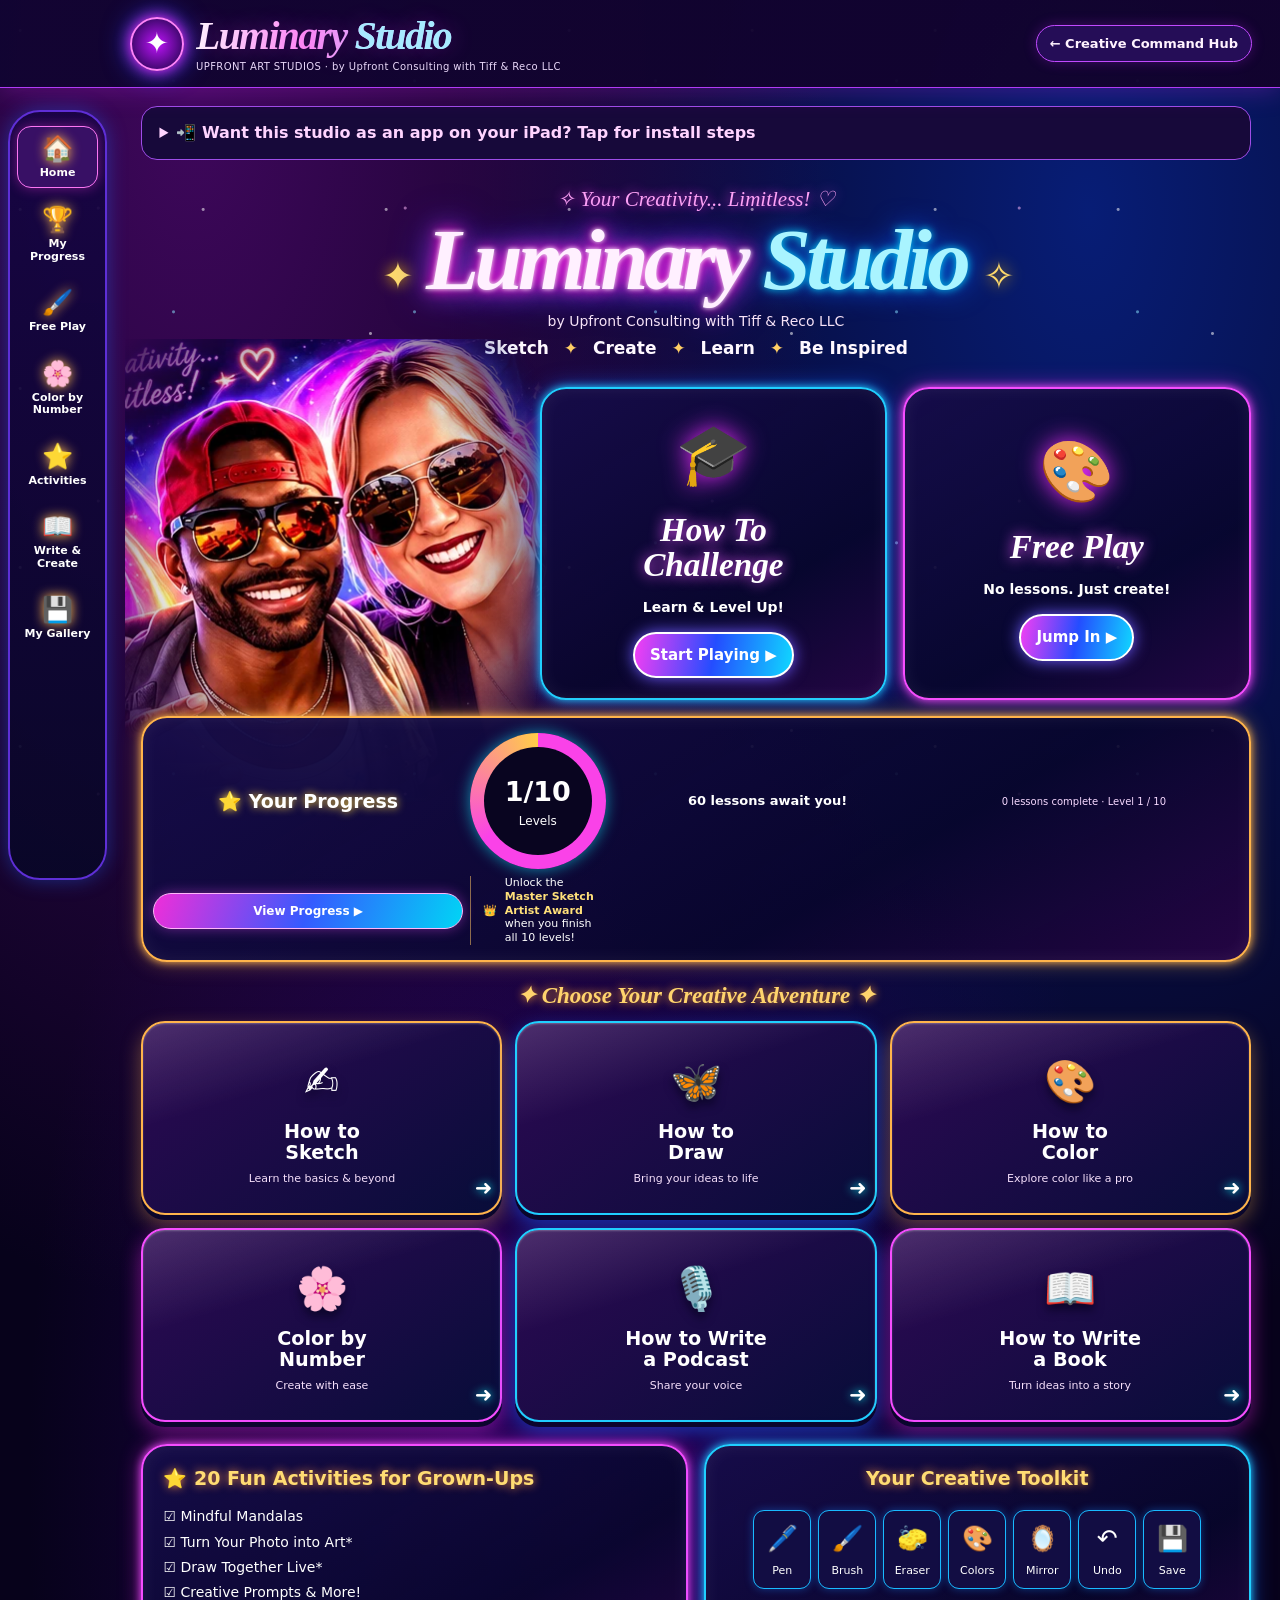
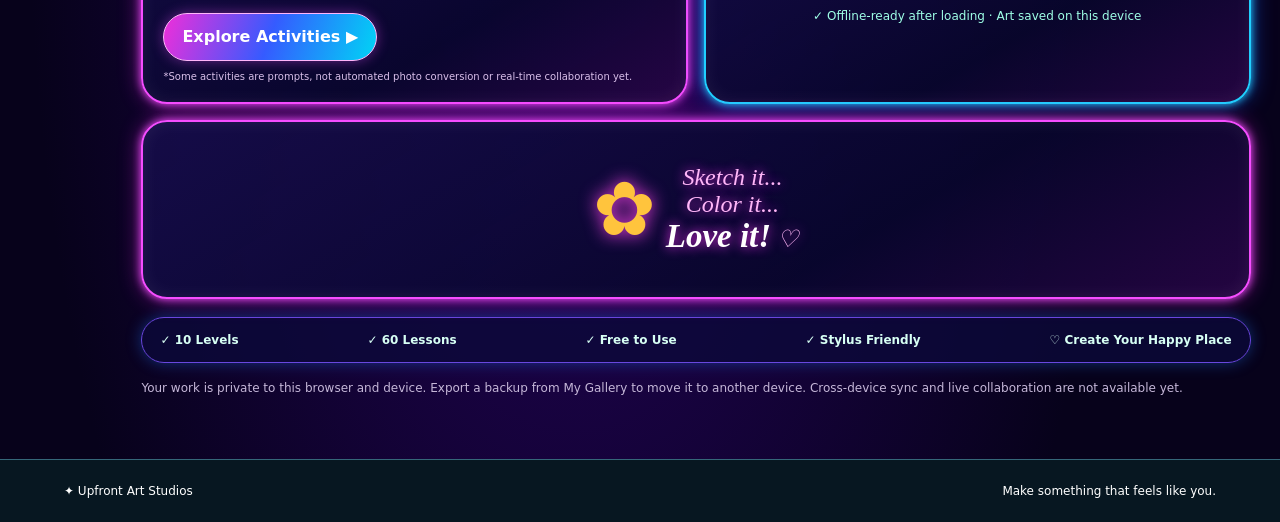
==== commit 0e43e71f: "Add activity widget motion and carry forward the live Hub routing fix" ====
--- a/studio/index.html
+++ b/studio/index.html
@@ -16,7 +16,7 @@
 <header class="topbar">
   <div class="brandmark" aria-hidden="true">✦</div>
   <div><div class="brand">Luminary <span>Studio</span></div><div class="byline">UPFRONT ART STUDIOS · by Upfront Consulting with Tiff &amp; Reco LLC</div></div>
-  <a class="hub-return" href="../">← Creative Command Hub</a><button id="installBtn" class="quiet" hidden>Install app</button>
+  <a class="hub-return" href="../command-hub.html">← Creative Command Hub</a><button id="installBtn" class="quiet" hidden>Install app</button>
 </header>
 <main>
   <details class="install-guide" id="installHelp">
@@ -70,7 +70,12 @@
   <section id="learn" class="view">
     <div class="eyebrow">HOW TO CHALLENGE</div><h2>60 original lessons. One masterpiece.</h2>
     <p class="muted">Choose a lesson with its own objective, exercise and completion check. Practice on the canvas and track your progress at your own pace.</p>
-    <div id="levels" class="levels"></div><div class="award-status" id="awardStatus" aria-live="polite"></div>
+    <div id="levels" class="levels"></div>
+    <section class="award-status" aria-labelledby="awardTitle">
+      <h3 id="awardTitle">Master Sketch Artist Award</h3>
+      <p id="awardProgress" role="status"></p>
+      <button class="secondary" id="openAward" type="button" hidden>View your award</button>
+    </section>
     <div id="lessonPanel" class="lesson-panel">
       <div class="eyebrow">YOUR FIRST LESSON</div><h3>Confident Lines · Lesson 1</h3>
       <p>Draw five slow, steady lines. Try changing the length and direction. Notice how your hand feels when you relax your grip.</p>
@@ -142,6 +147,36 @@
   <div id="toast" class="toast" role="status" aria-live="polite"></div>
 </main>
 <footer><span>✦ Upfront Art Studios</span><span>Make something that feels like you.</span></footer>
+<dialog id="awardCeremony" class="award-ceremony" aria-labelledby="ceremonyTitle">
+  <div class="ceremony-stage" id="ceremonyStage">
+    <form method="dialog"><button class="award-close" aria-label="Close award" autofocus>×</button></form>
+    <div class="award-medal" aria-hidden="true">✦</div>
+    <p class="award-kicker">10 levels · 60 lessons</p>
+    <h2 id="ceremonyTitle">Master Sketch Artist Award</h2>
+    <p class="award-message">From your first confident line to your final masterpiece, every mark was yours. Take a moment to celebrate the artist you’ve become.</p>
+    <button class="primary" id="revealCertificate" type="button">Reveal your certificate</button>
+    <p class="award-note">Earned by you. Free to keep.</p>
+  </div>
+  <div class="certificate-stage" id="certificateStage" hidden>
+    <article id="awardCertificate" class="award-certificate">
+      <p class="award-kicker">Upfront Art Studios</p>
+      <div class="certificate-seal" aria-hidden="true">✦</div>
+      <p>Certificate of Creative Achievement</p>
+      <h2 id="certificateTitle" tabindex="-1">Master Sketch Artist Award</h2>
+      <p>Presented to</p>
+      <p class="certificate-recipient" id="certificateRecipient">Master Sketch Artist</p>
+      <p>For completing all 10 levels and 60 lessons in the How To Challenge.</p>
+    </article>
+    <div class="certificate-controls">
+      <label for="certificateName">Name on your certificate (optional)</label>
+      <input id="certificateName" type="text" autocomplete="name" maxlength="80">
+      <div class="certificate-actions">
+        <button class="primary" id="printCertificate" type="button">Print or save as PDF</button>
+        <form method="dialog"><button class="secondary">Done</button></form>
+      </div>
+    </div>
+  </div>
+</dialog>
 <script src="app.js"></script>
 </body>
 </html>
--- a/studio/styles.css
+++ b/studio/styles.css
@@ -131,3 +131,158 @@
 @media(prefers-reduced-motion:reduce){.dream-choice,.widget{transition:none}}
 
 .progress-micro{font-size:10px;color:#f6d9ff;line-height:1.3}
+
+.award-status h3 { margin: 0; color: #f9e4b4; }
+.award-status p { margin: .5rem 0 0; }
+.award-ceremony {
+  box-sizing: border-box;
+  width: min(44rem, calc(100% - 1.5rem));
+  max-height: calc(100% - 1.5rem);
+  margin: auto;
+  padding: 0;
+  overflow: auto;
+  border: 1px solid #c39b64;
+  border-radius: 24px;
+  background: #170e2b;
+  color: #fff6ed;
+  box-shadow: 0 20px 80px #05030c, 0 0 36px #7941ad70;
+}
+.award-ceremony::backdrop { background: #080514df; }
+.award-ceremony[open] { animation: award-arrival .55s ease-out both; }
+@keyframes award-arrival {
+  from { opacity: 0; transform: translateY(12px); }
+  to { opacity: 1; transform: translateY(0); }
+}
+@media (prefers-reduced-motion: reduce) {
+  .award-ceremony[open] { animation: none; }
+}
+.ceremony-stage {
+  position: relative;
+  padding: clamp(2.5rem, 8vw, 4rem) clamp(1rem, 7vw, 4rem) 2rem;
+  text-align: center;
+  background: radial-gradient(ellipse at 50% 24%, #543269, transparent 65%), #170e2b;
+}
+.award-close {
+  position: absolute;
+  top: .6rem;
+  right: .6rem;
+  width: 44px;
+  height: 44px;
+  border: 1px solid #ae8ac8;
+  border-radius: 50%;
+  background: #170e2b;
+  color: #fff6ed;
+  font-size: 1.5rem;
+}
+.award-medal {
+  display: grid;
+  place-items: center;
+  width: 6rem;
+  aspect-ratio: 1;
+  margin: 0 auto 1.5rem;
+  border: 6px double #f2d19a;
+  border-radius: 50%;
+  color: #fff0bd;
+  background: radial-gradient(circle, #7b4c82, #261634 70%);
+  box-shadow: 0 0 35px #f2d19a55;
+  font-size: 3.5rem;
+}
+.award-kicker {
+  font-weight: 700;
+  font-size: .72rem;
+  letter-spacing: .18em;
+  text-transform: uppercase;
+}
+.ceremony-stage h2, .award-certificate h2 {
+  margin: .55rem auto;
+  max-width: 18ch;
+  font: 500 clamp(1.8rem, 7vw, 3.5rem)/1.04 Georgia, serif;
+}
+.ceremony-stage h2 { color: #ffedc1; }
+.award-message { margin: 1rem auto 1.6rem; max-width: 42ch; line-height: 1.55; }
+.award-note { margin: .7rem 0 0; color: #dfcbe8; font-size: .9rem; }
+.certificate-stage { padding: clamp(.75rem, 4vw, 1.5rem); }
+.award-certificate {
+  margin: 0;
+  padding: clamp(1rem, 5vw, 2.5rem);
+  border: 7px double #a67842;
+  background: #fffaf1;
+  color: #351c45;
+  text-align: center;
+  font: 1rem/1.4 Georgia, serif;
+}
+.award-certificate p { margin: .65em 0; }
+.certificate-seal { font-size: 1.9rem; color: #81592f; }
+.award-certificate .certificate-recipient {
+  font-size: clamp(1.3rem, 5vw, 2rem);
+  font-style: italic;
+  overflow-wrap: anywhere;
+}
+.certificate-controls { margin-top: 1rem; }
+.certificate-controls input {
+  box-sizing: border-box;
+  width: 100%;
+  margin: .35rem 0 .85rem;
+  font-size: 1rem;
+}
+.certificate-actions { display: flex; flex-wrap: wrap; gap: .55rem; }
+@media print {
+  @page award-certificate { size: landscape; margin: 14mm; }
+  body:has(#awardCeremony[open] #certificateStage:not([hidden])) {
+    display: block;
+    margin: 0;
+    background: white;
+  }
+  body:has(#awardCeremony[open] #certificateStage:not([hidden])) > :not(#awardCeremony),
+  #awardCeremony[open] .certificate-controls { display: none !important; }
+  #awardCeremony[open]:has(#certificateStage:not([hidden])) {
+    position: static;
+    width: 100%;
+    max-width: none;
+    max-height: none;
+    overflow: visible;
+    border: 0;
+    border-radius: 0;
+    background: white;
+    box-shadow: none;
+    animation: none;
+  }
+  #awardCeremony::backdrop { display: none; }
+  #awardCeremony .certificate-stage { padding: 0; }
+  #awardCertificate { page: award-certificate; break-inside: avoid; padding: 14mm; }
+}
+
+/* Give the six activity cards depth while keeping their labels steady. */
+#home .widget {
+  background:
+    linear-gradient(163deg, #ffffff27, transparent 35%),
+    linear-gradient(145deg, #2d0953, #080d39);
+  box-shadow: inset 0 1px 2px #ffffff44, 0 5px 0 #0a062b, 0 8px 20px var(--edge-glow);
+  transition: transform .2s ease, box-shadow .2s ease;
+}
+#home .widget > span {
+  filter: drop-shadow(0 6px 5px #05021caa);
+  animation: activity-icon-float 4.8s ease-in-out infinite;
+  animation-delay: var(--float-delay, 0s);
+}
+#home .widget:nth-child(even) { --float-delay: -2.4s; }
+#home .widget:focus-visible {
+  outline: 2px solid #fff;
+  outline-offset: 4px;
+}
+@media (hover: hover) and (pointer: fine) {
+  #home .widget:hover {
+    transform: perspective(650px) translateY(-4px) rotateX(6deg);
+    box-shadow: inset 0 1px 2px #ffffff55, 0 9px 0 #0a062b, 0 12px 24px var(--edge-glow);
+  }
+}
+#home .widget:active { transform: translateY(2px); }
+@keyframes activity-icon-float {
+  0%, 100% { transform: translateY(0); }
+  50% { transform: translateY(-5px); }
+}
+@media (prefers-reduced-motion: reduce) {
+  #home .widget { transition: none; }
+  #home .widget:is(:hover, :focus-visible, :active) { transform: none; }
+  #home .widget > span { animation: none; }
+}
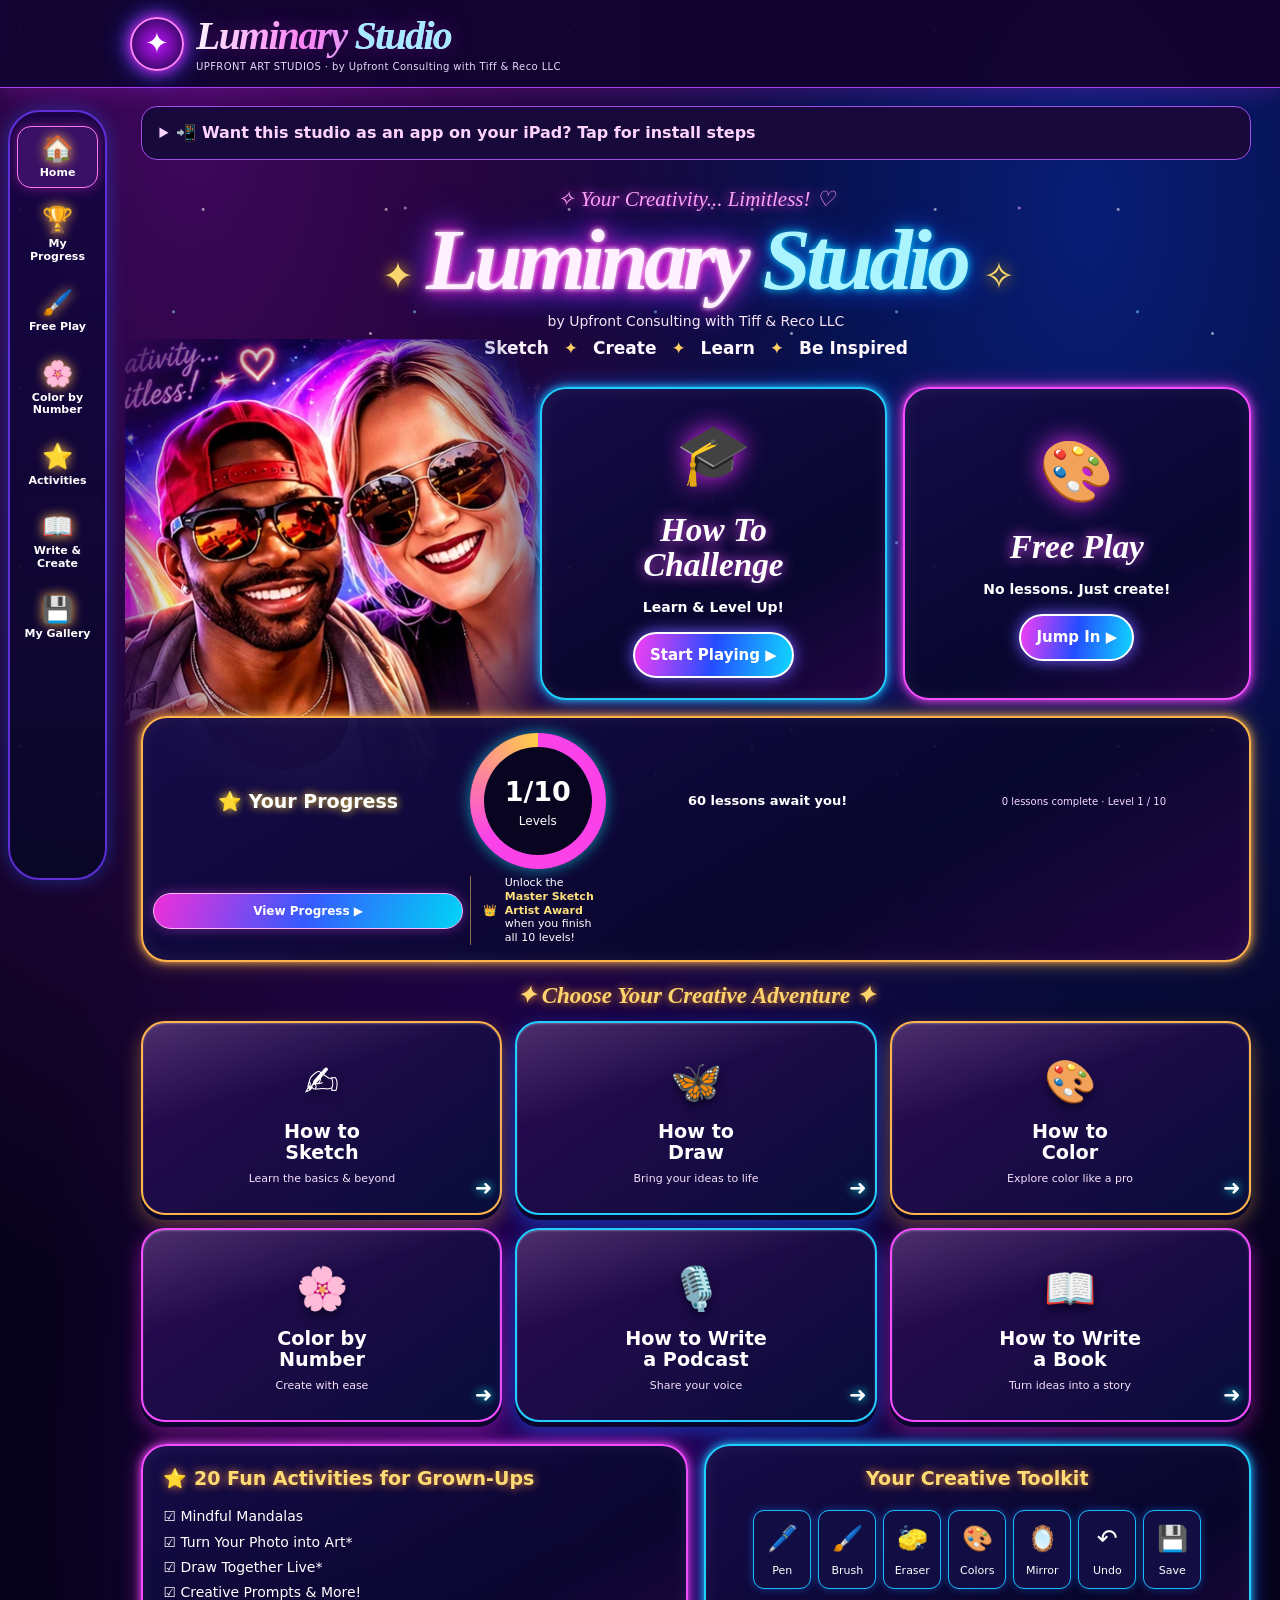
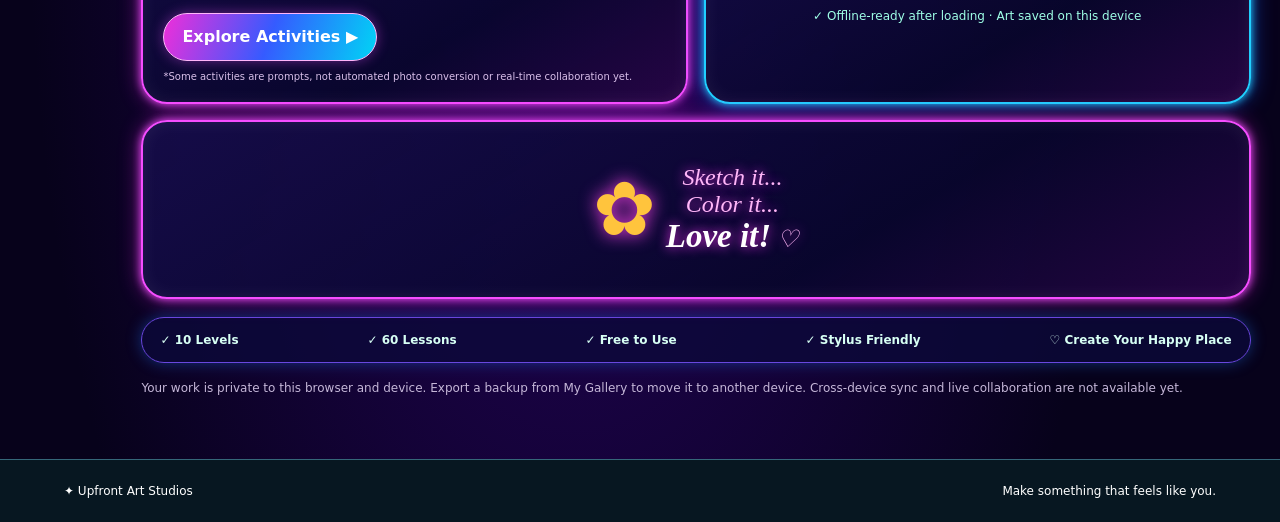
==== commit b582e1a4: "Retire the public Hub dashboard and preserve local backup export" ====
--- a/studio/index.html
+++ b/studio/index.html
@@ -16,7 +16,7 @@
 <header class="topbar">
   <div class="brandmark" aria-hidden="true">✦</div>
   <div><div class="brand">Luminary <span>Studio</span></div><div class="byline">UPFRONT ART STUDIOS · by Upfront Consulting with Tiff &amp; Reco LLC</div></div>
-  <a class="hub-return" href="../command-hub.html">← Creative Command Hub</a><button id="installBtn" class="quiet" hidden>Install app</button>
+  <button id="installBtn" class="quiet" hidden>Install app</button>
 </header>
 <main>
   <details class="install-guide" id="installHelp">
@@ -70,12 +70,7 @@
   <section id="learn" class="view">
     <div class="eyebrow">HOW TO CHALLENGE</div><h2>60 original lessons. One masterpiece.</h2>
     <p class="muted">Choose a lesson with its own objective, exercise and completion check. Practice on the canvas and track your progress at your own pace.</p>
-    <div id="levels" class="levels"></div>
-    <section class="award-status" aria-labelledby="awardTitle">
-      <h3 id="awardTitle">Master Sketch Artist Award</h3>
-      <p id="awardProgress" role="status"></p>
-      <button class="secondary" id="openAward" type="button" hidden>View your award</button>
-    </section>
+    <div id="levels" class="levels"></div><div class="award-status" id="awardStatus" aria-live="polite"></div>
     <div id="lessonPanel" class="lesson-panel">
       <div class="eyebrow">YOUR FIRST LESSON</div><h3>Confident Lines · Lesson 1</h3>
       <p>Draw five slow, steady lines. Try changing the length and direction. Notice how your hand feels when you relax your grip.</p>
@@ -147,36 +142,6 @@
   <div id="toast" class="toast" role="status" aria-live="polite"></div>
 </main>
 <footer><span>✦ Upfront Art Studios</span><span>Make something that feels like you.</span></footer>
-<dialog id="awardCeremony" class="award-ceremony" aria-labelledby="ceremonyTitle">
-  <div class="ceremony-stage" id="ceremonyStage">
-    <form method="dialog"><button class="award-close" aria-label="Close award" autofocus>×</button></form>
-    <div class="award-medal" aria-hidden="true">✦</div>
-    <p class="award-kicker">10 levels · 60 lessons</p>
-    <h2 id="ceremonyTitle">Master Sketch Artist Award</h2>
-    <p class="award-message">From your first confident line to your final masterpiece, every mark was yours. Take a moment to celebrate the artist you’ve become.</p>
-    <button class="primary" id="revealCertificate" type="button">Reveal your certificate</button>
-    <p class="award-note">Earned by you. Free to keep.</p>
-  </div>
-  <div class="certificate-stage" id="certificateStage" hidden>
-    <article id="awardCertificate" class="award-certificate">
-      <p class="award-kicker">Upfront Art Studios</p>
-      <div class="certificate-seal" aria-hidden="true">✦</div>
-      <p>Certificate of Creative Achievement</p>
-      <h2 id="certificateTitle" tabindex="-1">Master Sketch Artist Award</h2>
-      <p>Presented to</p>
-      <p class="certificate-recipient" id="certificateRecipient">Master Sketch Artist</p>
-      <p>For completing all 10 levels and 60 lessons in the How To Challenge.</p>
-    </article>
-    <div class="certificate-controls">
-      <label for="certificateName">Name on your certificate (optional)</label>
-      <input id="certificateName" type="text" autocomplete="name" maxlength="80">
-      <div class="certificate-actions">
-        <button class="primary" id="printCertificate" type="button">Print or save as PDF</button>
-        <form method="dialog"><button class="secondary">Done</button></form>
-      </div>
-    </div>
-  </div>
-</dialog>
 <script src="app.js"></script>
 </body>
 </html>
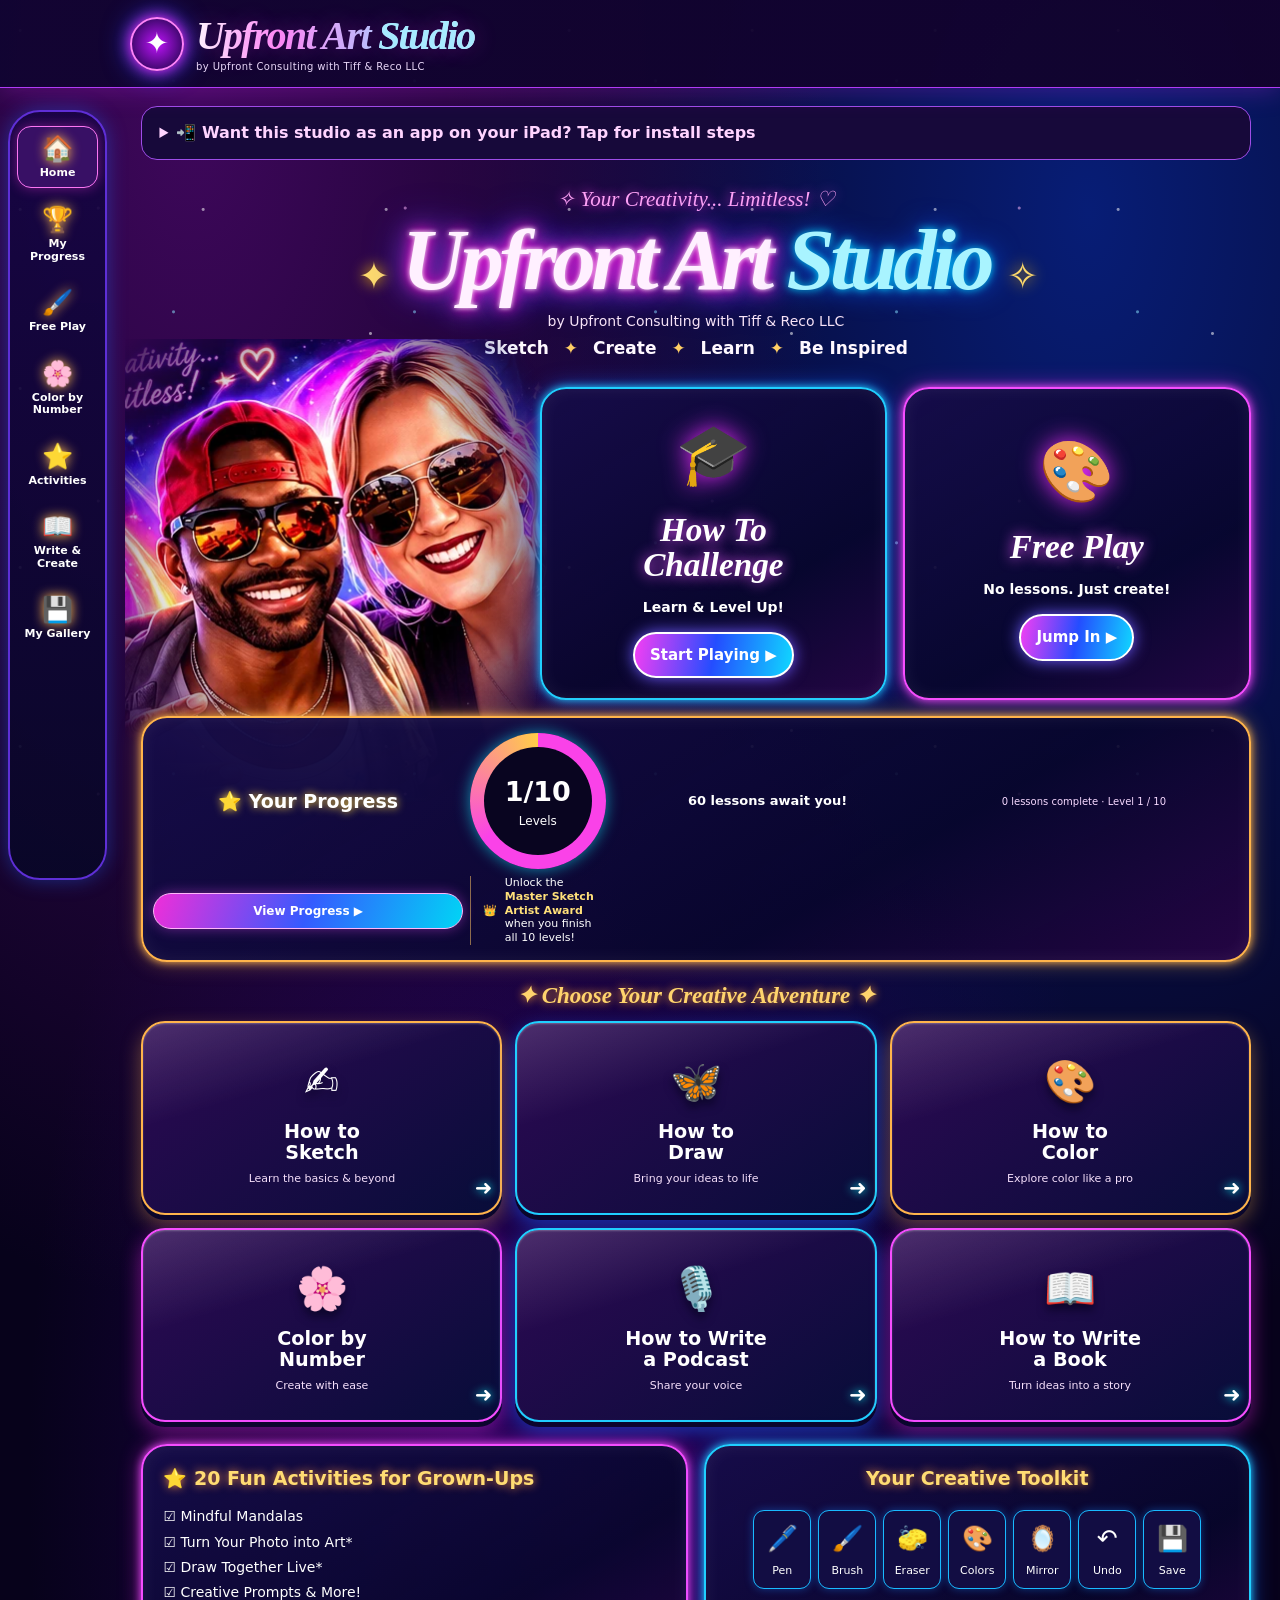
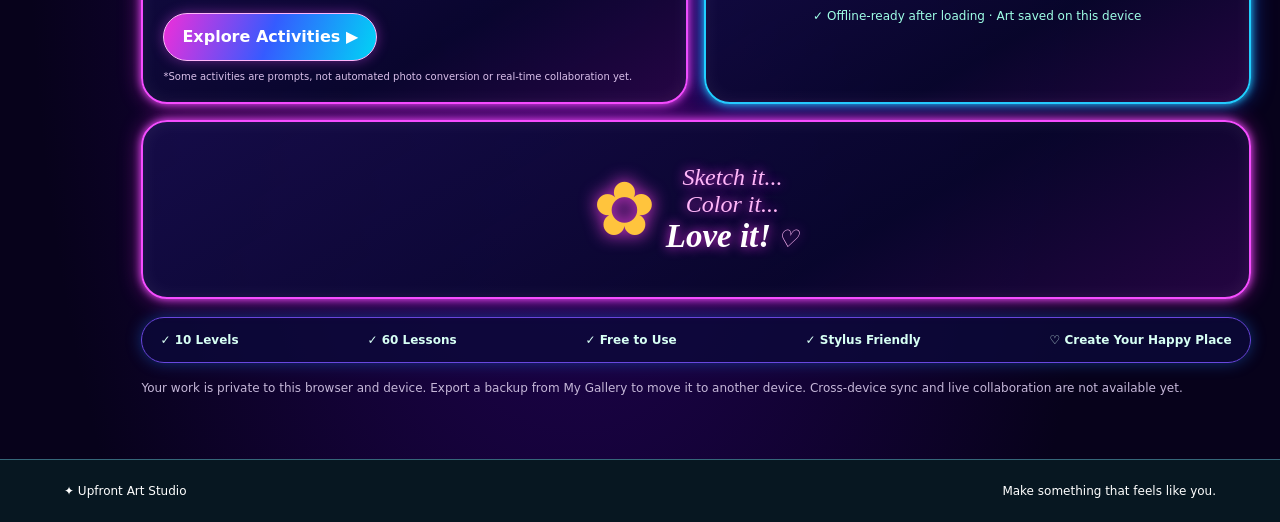
==== commit 9aebf134: "Use Upfront Art Studio as the public app name" ====
--- a/studio/index.html
+++ b/studio/index.html
@@ -4,18 +4,18 @@
 <meta charset="utf-8">
 <meta name="viewport" content="width=device-width,initial-scale=1,viewport-fit=cover">
 <meta name="theme-color" content="#09031d">
-<meta name="description" content="Luminary Studio by Upfront Art Studios. Neon creative learning, stylus drawing, coloring and writing.">
+<meta name="description" content="Upfront Art Studio. Neon creative learning, stylus drawing, coloring and writing.">
 <link rel="manifest" href="manifest.webmanifest">
 <link rel="apple-touch-icon" href="icon-192.png">
 <meta name="apple-mobile-web-app-capable" content="yes">
-<meta name="apple-mobile-web-app-title" content="Upfront Art Studios">
+<meta name="apple-mobile-web-app-title" content="Upfront Art Studio">
 <link rel="stylesheet" href="styles.css">
-<title>Luminary Studio | Upfront Art Studios</title>
+<title>Upfront Art Studio</title>
 </head>
 <body>
 <header class="topbar">
   <div class="brandmark" aria-hidden="true">✦</div>
-  <div><div class="brand">Luminary <span>Studio</span></div><div class="byline">UPFRONT ART STUDIOS · by Upfront Consulting with Tiff &amp; Reco LLC</div></div>
+  <div><div class="brand">Upfront Art <span>Studio</span></div><div class="byline">by Upfront Consulting with Tiff &amp; Reco LLC</div></div>
   <button id="installBtn" class="quiet" hidden>Install app</button>
 </header>
 <main>
@@ -23,7 +23,7 @@
     <summary>📲 Want this studio as an app on your iPad? Tap for install steps</summary>
     <ol><li>Open this Studio page in <strong>Safari</strong> on your iPad (not inside a ZIP, Files, or another app's preview).</li>
     <li>Tap Safari's <strong>Share</strong> icon, choose <strong>Add to Home Screen</strong>, and tap <strong>Add</strong>.</li>
-    <li>Open <strong>Upfront Art Studios</strong> from your Home Screen. Use your finger or Apple Pencil in <strong>Free Play</strong>.</li></ol>
+    <li>Open <strong>Upfront Art Studio</strong> from your Home Screen. Use your finger or Apple Pencil in <strong>Free Play</strong>.</li></ol>
     <p>Installation is free. Your art and lessons are saved locally on the iPad. In <strong>My Gallery</strong>, choose <strong>Export studio backup</strong> before changing devices or clearing browser data. Pencil pressure varies by device and Safari version.</p>
   </details>
   <nav class="tabs" aria-label="Studio navigation">
@@ -39,7 +39,7 @@
   <section id="home" class="view active">
     <div class="dream-heading">
       <div class="dream-slogan">✧ Your Creativity... Limitless! ♡</div>
-      <div class="dream-title"><span class="dream-star">✦</span> Luminary <em>Studio</em> <span class="dream-star">✧</span></div>
+      <div class="dream-title"><span class="dream-star">✦</span> Upfront Art <em>Studio</em> <span class="dream-star">✧</span></div>
       <p>by Upfront Consulting with Tiff &amp; Reco LLC</p>
       <div class="dream-tagline">Sketch <span>✦</span> Create <span>✦</span> Learn <span>✦</span> Be Inspired</div>
     </div>
@@ -141,7 +141,7 @@
     </div><p id="galleryEmpty" class="note">No saved art yet. Create something in Free Play and choose “Save to Gallery.”</p></section>
   <div id="toast" class="toast" role="status" aria-live="polite"></div>
 </main>
-<footer><span>✦ Upfront Art Studios</span><span>Make something that feels like you.</span></footer>
+<footer><span>✦ Upfront Art Studio</span><span>Make something that feels like you.</span></footer>
 <script src="app.js"></script>
 </body>
 </html>
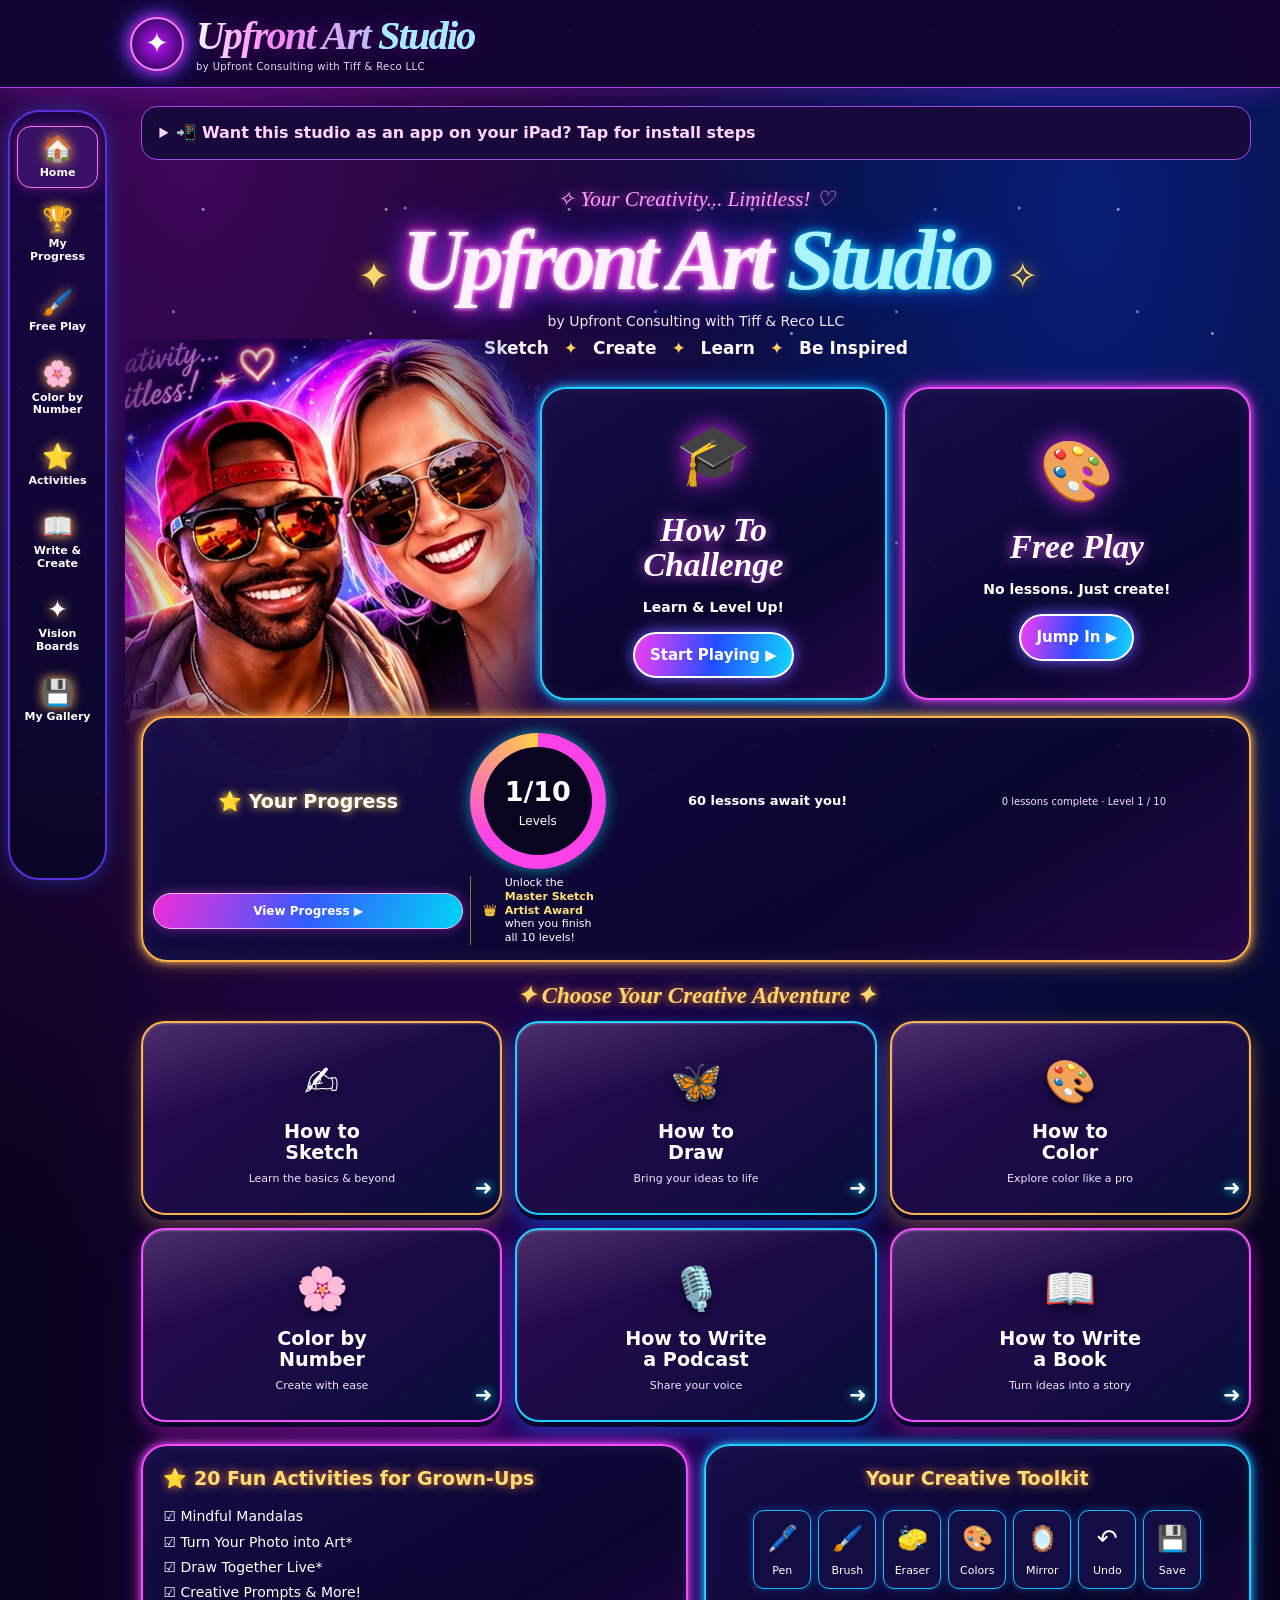
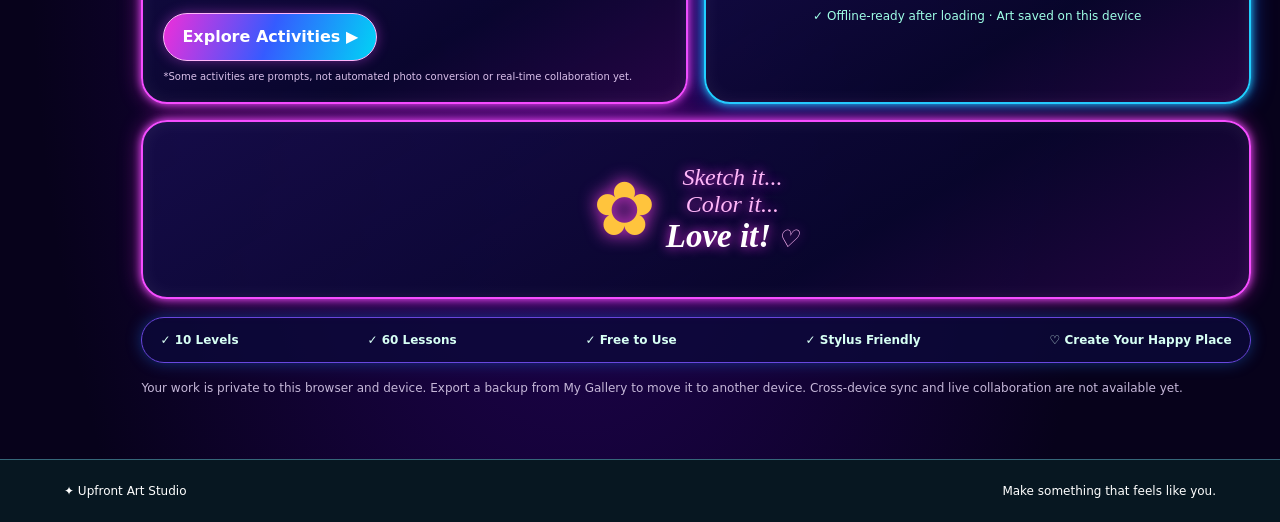
==== commit 2407e1e1: "Add printable vision boards to Upfront Art Studio" ====
--- a/studio/index.html
+++ b/studio/index.html
@@ -10,6 +10,7 @@
 <meta name="apple-mobile-web-app-capable" content="yes">
 <meta name="apple-mobile-web-app-title" content="Upfront Art Studio">
 <link rel="stylesheet" href="styles.css">
+<link rel="stylesheet" href="vision.css">
 <title>Upfront Art Studio</title>
 </head>
 <body>
@@ -33,6 +34,7 @@
     <button class="tab" data-view="color"><span aria-hidden="true">🌸</span> Color by Number</button>
     <button class="tab" data-view="activities"><span aria-hidden="true">⭐</span> Activities</button>
     <button class="tab" data-view="write"><span aria-hidden="true">📖</span> Write &amp; Create</button>
+    <button class="tab" data-view="vision"><span aria-hidden="true">✦</span> Vision Boards</button>
     <button class="tab" data-view="gallery"><span aria-hidden="true">💾</span> My Gallery</button>
   </nav>
 
@@ -135,13 +137,37 @@
     <div class="writing-layout"><div class="writing-sidebar"><label for="writingMode">Creative path</label><select id="writingMode"><option value="podcast">🎙 Podcast studio</option><option value="book">📖 Book studio</option></select><div id="writingGuide" class="writing-guide"></div><button id="insertTemplate" class="secondary">Insert starter outline</button><button id="downloadWriting" class="secondary">Export .txt</button></div><div class="writing-editor"><label for="writingTitle">Project title</label><input id="writingTitle" placeholder="Give your idea a name"><label for="writingText">Your creative draft</label><textarea id="writingText" rows="17" placeholder="Every great story starts somewhere..."></textarea><p id="writingStatus" class="note" aria-live="polite">Your writing stays on this device.</p></div></div>
   </section>
   <section id="gallery" class="view"><div class="eyebrow">MY ART GALLERY</div><h2>Your imagination, on display.</h2><p class="muted">Your saved sketches and drawings live here on this device. Select an image to export it.</p><div id="galleryGrid" class="gallery gallery-large"></div>
-    <div class="studio-backup"><h3>Keep your creativity safe</h3><p class="muted">Back up your lessons, saved art, writing, and coloring. Your data is private to this browser until you export it.</p>
+    <div class="studio-backup"><h3>Keep your creativity safe</h3><p class="muted">Back up your lessons, saved art, writing, coloring, and vision boards. Your data is private to this browser until you export it.</p>
       <button id="exportStudioBackup" class="secondary" type="button">Export studio backup</button>
       <label class="secondary backup-label" for="importStudioBackup">Import studio backup</label><input id="importStudioBackup" type="file" accept="application/json,.json" hidden>
     </div><p id="galleryEmpty" class="note">No saved art yet. Create something in Free Play and choose “Save to Gallery.”</p></section>
+  <section id="vision" class="view" aria-labelledby="vision-heading">
+    <h2 id="vision-heading">Vision Boards</h2>
+    <p class="muted">Bring your goals to life with your own photos and words. Boards save in this browser.</p>
+    <div class="vision-controls">
+      <label>Saved boards <select id="vision-boards"></select></label>
+      <button class="secondary" id="vision-new" type="button">New board</button>
+      <label>Board title <input id="vision-title" maxlength="80" placeholder="My next chapter"></label>
+      <label>Palette <select id="vision-palette"><option value="violet">Violet</option><option value="teal">Teal</option><option value="peach">Peach</option></select></label>
+      <button class="primary" id="vision-print" type="button">Print or save as PDF</button>
+    </div>
+    <form id="vision-note-form" class="vision-controls">
+      <label>Goal, quote, or affirmation <input id="vision-note" maxlength="240" required></label>
+      <button class="secondary">Add note</button>
+      <label>Add a photo <input id="vision-image" type="file" accept="image/*"></label>
+    </form>
+    <p id="vision-status" role="status"></p>
+    <article id="vision-sheet" class="vision-sheet" data-palette="violet">
+      <h3 id="vision-sheet-title"></h3>
+      <div id="vision-cards"></div>
+      <p id="vision-empty">Add a photo or note to start your board.</p>
+    </article>
+    <button class="secondary" id="vision-delete" type="button">Delete this board</button>
+  </section>
   <div id="toast" class="toast" role="status" aria-live="polite"></div>
 </main>
 <footer><span>✦ Upfront Art Studio</span><span>Make something that feels like you.</span></footer>
 <script src="app.js"></script>
+<script src="vision.js"></script>
 </body>
 </html>
--- a/studio/vision.css
+++ b/studio/vision.css
@@ -0,0 +1,52 @@
+.vision-controls {
+  display: flex;
+  align-items: end;
+  flex-wrap: wrap;
+  gap: .75rem;
+  margin: 1rem 0;
+}
+.vision-controls label { display: grid; gap: .35rem; flex: 1 1 12rem; min-width: 0; }
+.vision-controls input, .vision-controls select { width: 100%; min-width: 0; }
+.vision-sheet {
+  --vision-accent: #7534ae;
+  --vision-paper: #f6eaff;
+  background: var(--vision-paper);
+  border: .18rem solid var(--vision-accent);
+  border-radius: 1.25rem;
+  color: #211433;
+  padding: clamp(.8rem, 3vw, 2rem);
+  margin-bottom: 1rem;
+}
+.vision-sheet[data-palette="teal"] { --vision-accent: #056b71; --vision-paper: #e2f9f5; }
+.vision-sheet[data-palette="peach"] { --vision-accent: #9b4427; --vision-paper: #fff0e3; }
+.vision-sheet h3 {
+  font: italic 700 clamp(1.6rem, 5vw, 3.2rem)/1.1 Georgia, serif;
+  overflow-wrap: anywhere;
+  margin: 0 0 1rem;
+  color: var(--vision-accent);
+}
+#vision-cards { display: grid; grid-template-columns: repeat(3,minmax(0,1fr)); gap: .75rem; }
+.vision-tile { background: white; border: 1px solid var(--vision-accent); border-radius: .75rem; overflow: hidden; }
+.vision-tile img { width: 100%; height: 12rem; display: block; object-fit: contain; }
+.vision-tile p { padding: .9rem; margin: 0; overflow-wrap: anywhere; white-space: pre-wrap; font: 1.15rem/1.35 Georgia, serif; }
+.vision-card-actions { display: flex; flex-wrap: wrap; gap: .25rem; padding: .35rem; }
+.vision-card-actions button { color: #211433; background: #f5ebff; border: 1px solid #a58db7; padding: .4rem; border-radius: .35rem; }
+@media (max-width: 650px) {
+  #vision-cards { grid-template-columns: repeat(2,minmax(0,1fr)); }
+  .vision-tile img { height: 8rem; }
+}
+@media print {
+  @page vision-board { size: landscape; margin: 12mm; }
+  body:has(#vision.active) { background: white; color: #211433; }
+  body:has(#vision.active) > :not(main),
+  main:has(#vision.active) > :not(#vision),
+  #vision.active > :not(#vision-sheet),
+  #vision .vision-card-actions { display: none !important; }
+  main:has(#vision.active), #vision.active { margin: 0; padding: 0; max-width: none; }
+  #vision-sheet { page: vision-board; margin: 0; padding: 8mm; print-color-adjust: exact; }
+  #vision-sheet h3 { font-size: 24pt; }
+  #vision-cards { grid-template-columns: repeat(3,minmax(0,1fr)); gap: 3mm; }
+  .vision-tile { break-inside: avoid; }
+  .vision-tile img { height: 36mm; }
+  .vision-tile p { font-size: 11pt; padding: 3mm; }
+}
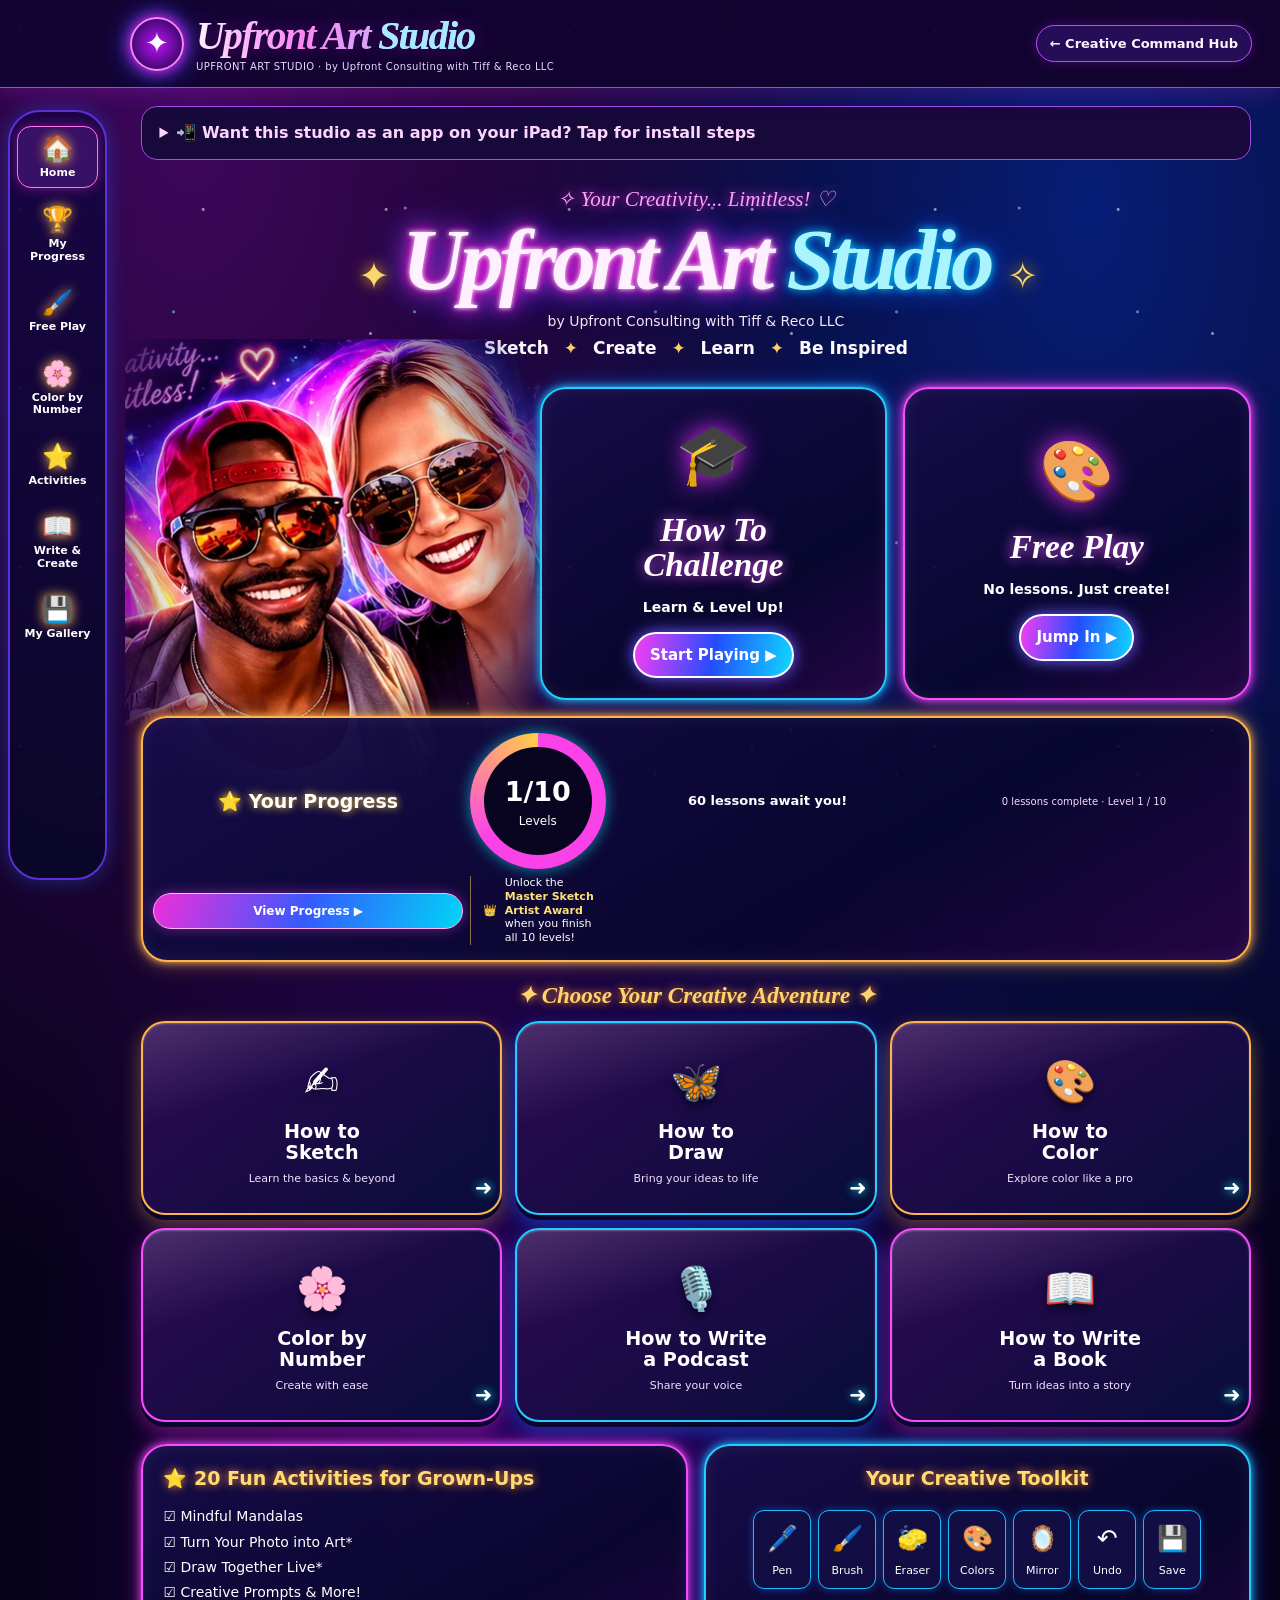
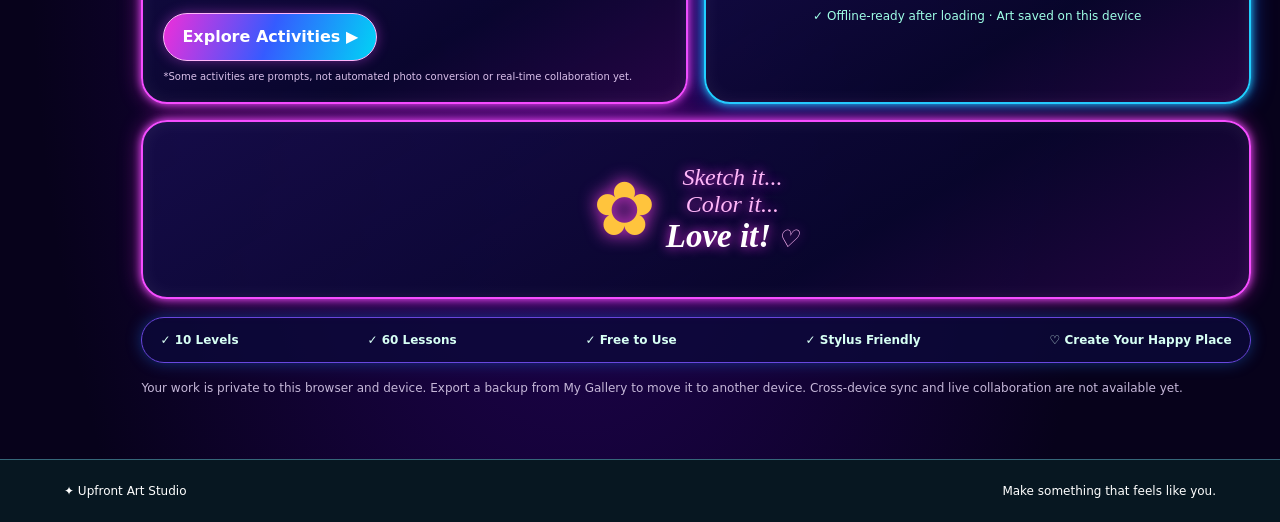
==== commit e81a907e: "Use the approved Studio and Hub names in the review build" ====
--- a/studio/index.html
+++ b/studio/index.html
@@ -10,14 +10,13 @@
 <meta name="apple-mobile-web-app-capable" content="yes">
 <meta name="apple-mobile-web-app-title" content="Upfront Art Studio">
 <link rel="stylesheet" href="styles.css">
-<link rel="stylesheet" href="vision.css">
 <title>Upfront Art Studio</title>
 </head>
 <body>
 <header class="topbar">
   <div class="brandmark" aria-hidden="true">✦</div>
-  <div><div class="brand">Upfront Art <span>Studio</span></div><div class="byline">by Upfront Consulting with Tiff &amp; Reco LLC</div></div>
-  <button id="installBtn" class="quiet" hidden>Install app</button>
+  <div><div class="brand">Upfront Art <span>Studio</span></div><div class="byline">UPFRONT ART STUDIO · by Upfront Consulting with Tiff &amp; Reco LLC</div></div>
+  <a class="hub-return" href="../command-hub.html">← Creative Command Hub</a><button id="installBtn" class="quiet" hidden>Install app</button>
 </header>
 <main>
   <details class="install-guide" id="installHelp">
@@ -34,7 +33,6 @@
     <button class="tab" data-view="color"><span aria-hidden="true">🌸</span> Color by Number</button>
     <button class="tab" data-view="activities"><span aria-hidden="true">⭐</span> Activities</button>
     <button class="tab" data-view="write"><span aria-hidden="true">📖</span> Write &amp; Create</button>
-    <button class="tab" data-view="vision"><span aria-hidden="true">✦</span> Vision Boards</button>
     <button class="tab" data-view="gallery"><span aria-hidden="true">💾</span> My Gallery</button>
   </nav>
 
@@ -72,7 +70,12 @@
   <section id="learn" class="view">
     <div class="eyebrow">HOW TO CHALLENGE</div><h2>60 original lessons. One masterpiece.</h2>
     <p class="muted">Choose a lesson with its own objective, exercise and completion check. Practice on the canvas and track your progress at your own pace.</p>
-    <div id="levels" class="levels"></div><div class="award-status" id="awardStatus" aria-live="polite"></div>
+    <div id="levels" class="levels"></div>
+    <section class="award-status" aria-labelledby="awardTitle">
+      <h3 id="awardTitle">Master Sketch Artist Award</h3>
+      <p id="awardProgress" role="status"></p>
+      <button class="secondary" id="openAward" type="button" hidden>View your award</button>
+    </section>
     <div id="lessonPanel" class="lesson-panel">
       <div class="eyebrow">YOUR FIRST LESSON</div><h3>Confident Lines · Lesson 1</h3>
       <p>Draw five slow, steady lines. Try changing the length and direction. Notice how your hand feels when you relax your grip.</p>
@@ -137,37 +140,43 @@
     <div class="writing-layout"><div class="writing-sidebar"><label for="writingMode">Creative path</label><select id="writingMode"><option value="podcast">🎙 Podcast studio</option><option value="book">📖 Book studio</option></select><div id="writingGuide" class="writing-guide"></div><button id="insertTemplate" class="secondary">Insert starter outline</button><button id="downloadWriting" class="secondary">Export .txt</button></div><div class="writing-editor"><label for="writingTitle">Project title</label><input id="writingTitle" placeholder="Give your idea a name"><label for="writingText">Your creative draft</label><textarea id="writingText" rows="17" placeholder="Every great story starts somewhere..."></textarea><p id="writingStatus" class="note" aria-live="polite">Your writing stays on this device.</p></div></div>
   </section>
   <section id="gallery" class="view"><div class="eyebrow">MY ART GALLERY</div><h2>Your imagination, on display.</h2><p class="muted">Your saved sketches and drawings live here on this device. Select an image to export it.</p><div id="galleryGrid" class="gallery gallery-large"></div>
-    <div class="studio-backup"><h3>Keep your creativity safe</h3><p class="muted">Back up your lessons, saved art, writing, coloring, and vision boards. Your data is private to this browser until you export it.</p>
+    <div class="studio-backup"><h3>Keep your creativity safe</h3><p class="muted">Back up your lessons, saved art, writing, and coloring. Your data is private to this browser until you export it.</p>
       <button id="exportStudioBackup" class="secondary" type="button">Export studio backup</button>
       <label class="secondary backup-label" for="importStudioBackup">Import studio backup</label><input id="importStudioBackup" type="file" accept="application/json,.json" hidden>
     </div><p id="galleryEmpty" class="note">No saved art yet. Create something in Free Play and choose “Save to Gallery.”</p></section>
-  <section id="vision" class="view" aria-labelledby="vision-heading">
-    <h2 id="vision-heading">Vision Boards</h2>
-    <p class="muted">Bring your goals to life with your own photos and words. Boards save in this browser.</p>
-    <div class="vision-controls">
-      <label>Saved boards <select id="vision-boards"></select></label>
-      <button class="secondary" id="vision-new" type="button">New board</button>
-      <label>Board title <input id="vision-title" maxlength="80" placeholder="My next chapter"></label>
-      <label>Palette <select id="vision-palette"><option value="violet">Violet</option><option value="teal">Teal</option><option value="peach">Peach</option></select></label>
-      <button class="primary" id="vision-print" type="button">Print or save as PDF</button>
-    </div>
-    <form id="vision-note-form" class="vision-controls">
-      <label>Goal, quote, or affirmation <input id="vision-note" maxlength="240" required></label>
-      <button class="secondary">Add note</button>
-      <label>Add a photo <input id="vision-image" type="file" accept="image/*"></label>
-    </form>
-    <p id="vision-status" role="status"></p>
-    <article id="vision-sheet" class="vision-sheet" data-palette="violet">
-      <h3 id="vision-sheet-title"></h3>
-      <div id="vision-cards"></div>
-      <p id="vision-empty">Add a photo or note to start your board.</p>
-    </article>
-    <button class="secondary" id="vision-delete" type="button">Delete this board</button>
-  </section>
   <div id="toast" class="toast" role="status" aria-live="polite"></div>
 </main>
 <footer><span>✦ Upfront Art Studio</span><span>Make something that feels like you.</span></footer>
+<dialog id="awardCeremony" class="award-ceremony" aria-labelledby="ceremonyTitle">
+  <div class="ceremony-stage" id="ceremonyStage">
+    <form method="dialog"><button class="award-close" aria-label="Close award" autofocus>×</button></form>
+    <div class="award-medal" aria-hidden="true">✦</div>
+    <p class="award-kicker">10 levels · 60 lessons</p>
+    <h2 id="ceremonyTitle">Master Sketch Artist Award</h2>
+    <p class="award-message">From your first confident line to your final masterpiece, every mark was yours. Take a moment to celebrate the artist you’ve become.</p>
+    <button class="primary" id="revealCertificate" type="button">Reveal your certificate</button>
+    <p class="award-note">Earned by you. Free to keep.</p>
+  </div>
+  <div class="certificate-stage" id="certificateStage" hidden>
+    <article id="awardCertificate" class="award-certificate">
+      <p class="award-kicker">Upfront Art Studio</p>
+      <div class="certificate-seal" aria-hidden="true">✦</div>
+      <p>Certificate of Creative Achievement</p>
+      <h2 id="certificateTitle" tabindex="-1">Master Sketch Artist Award</h2>
+      <p>Presented to</p>
+      <p class="certificate-recipient" id="certificateRecipient">Master Sketch Artist</p>
+      <p>For completing all 10 levels and 60 lessons in the How To Challenge.</p>
+    </article>
+    <div class="certificate-controls">
+      <label for="certificateName">Name on your certificate (optional)</label>
+      <input id="certificateName" type="text" autocomplete="name" maxlength="80">
+      <div class="certificate-actions">
+        <button class="primary" id="printCertificate" type="button">Print or save as PDF</button>
+        <form method="dialog"><button class="secondary">Done</button></form>
+      </div>
+    </div>
+  </div>
+</dialog>
 <script src="app.js"></script>
-<script src="vision.js"></script>
 </body>
 </html>
